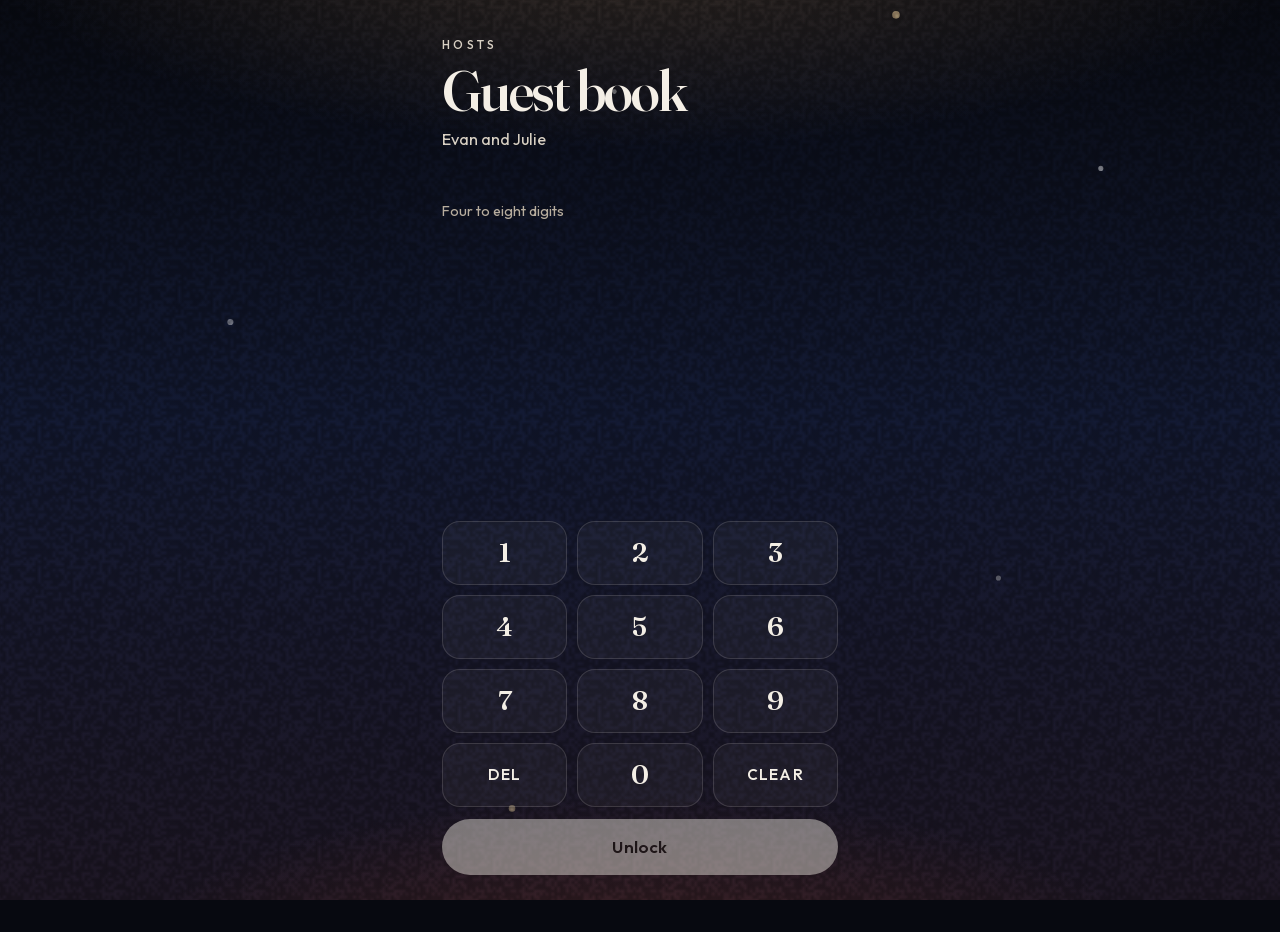
==== admin/index.html @ 4ff5bbaf "Add the Prothro movie night invite. Static RSVP and vote page for October 10, with sunset showtime, " ====
<!DOCTYPE html>
<html lang="en">
<head>
  <meta charset="utf-8">
  <meta name="viewport" content="width=device-width, initial-scale=1, viewport-fit=cover">
  <title>Guest book · Movie night</title>
  <meta name="robots" content="noindex, nofollow">
  <meta name="theme-color" content="#070910">
  <meta name="color-scheme" content="dark">
  <meta name="apple-mobile-web-app-capable" content="yes">
  <meta name="apple-mobile-web-app-status-bar-style" content="black-translucent">
  <link rel="icon" href="/favicon.svg" type="image/svg+xml">
  <link rel="apple-touch-icon" href="/apple-touch-icon.png">
  <link rel="stylesheet" href="/css/site.css">
  <style>html{background:#070910;color:#f4efe6}body{margin:0}</style>
  <script>
    try {
      if (sessionStorage.getItem("prothro-movie-admin-pin")) {
        document.documentElement.classList.add("has-pin");
      }
    } catch (e) {}
  </script>
</head>
<body class="admin">
  <div class="sky" aria-hidden="true">
    <svg class="stars" viewBox="0 0 100 100" preserveAspectRatio="xMidYMid slice">
      <circle cx="12" cy="14" r="0.4" fill="#fff" opacity="0.7"/>
      <circle cx="30" cy="8" r="0.22" fill="#fff" opacity="0.45"/>
      <circle cx="70" cy="16" r="0.3" fill="#f3d7a1" opacity="0.55"/>
      <circle cx="86" cy="28" r="0.2" fill="#fff" opacity="0.4"/>
      <circle cx="48" cy="22" r="0.18" fill="#fff" opacity="0.4"/>
      <circle cx="18" cy="40" r="0.24" fill="#fff" opacity="0.35"/>
      <circle cx="78" cy="60" r="0.2" fill="#fff" opacity="0.35"/>
      <circle cx="40" cy="78" r="0.26" fill="#f3d7a1" opacity="0.4"/>
    </svg>
    <div class="grain"></div>
  </div>
  <main class="wrap">
    <section class="pin-screen" id="pin-screen">
      <p class="eyebrow">Hosts</p>
      <h1>Guest book</h1>
      <p class="lede">Evan and Julie</p>
      <div class="pin-dots" id="pin-dots" aria-hidden="true"></div>
      <p class="pin-hint" id="pin-hint">Four to eight digits</p>
      <p class="sr-only" id="pin-live" aria-live="polite"></p>
      <div class="keypad-wrap">
        <div class="keypad" id="keypad" role="group" aria-label="PIN keypad">
          <button type="button" data-digit="1">1</button>
          <button type="button" data-digit="2">2</button>
          <button type="button" data-digit="3">3</button>
          <button type="button" data-digit="4">4</button>
          <button type="button" data-digit="5">5</button>
          <button type="button" data-digit="6">6</button>
          <button type="button" data-digit="7">7</button>
          <button type="button" data-digit="8">8</button>
          <button type="button" data-digit="9">9</button>
          <button type="button" class="del" id="pin-del" aria-label="Delete digit">Del</button>
          <button type="button" data-digit="0">0</button>
          <button type="button" class="del" id="pin-clear" aria-label="Clear PIN">Clear</button>
        </div>
        <button type="button" class="unlock" id="unlock" disabled>Unlock</button>
        <p class="pin-error" id="pin-error" role="alert"></p>
      </div>
    </section>

    <p id="opening" class="lede">Opening the book…</p>

    <section class="book" id="book" hidden>
      <div class="book-head">
        <div>
          <p class="eyebrow">Hosts</p>
          <h2>Guest book</h2>
        </div>
        <div class="book-actions">
          <button type="button" class="link" id="refresh">Refresh</button>
          <button type="button" class="link" id="lock">Lock</button>
        </div>
      </div>
      <p class="book-error" id="book-error" role="alert" hidden></p>
      <div class="stats" id="stats"></div>
      <div class="switches">
        <button type="button" class="toggle" id="toggle-rsvp" aria-pressed="true">
          <span><strong>RSVPs</strong><small id="rsvp-switch-label">Open</small></span>
          <span class="switch" aria-hidden="true"><i></i></span>
        </button>
        <button type="button" class="toggle" id="toggle-vote" aria-pressed="true">
          <span><strong>Voting</strong><small id="vote-switch-label">Open</small></span>
          <span class="switch" aria-hidden="true"><i></i></span>
        </button>
      </div>
      <p class="quiet" id="no-line" hidden></p>
      <div id="guest-list"></div>
    </section>
  </main>
  <script type="module" src="/js/admin.js"></script>
</body>
</html>
---- css/site.css ----
@font-face {
  font-family: "Fraunces";
  font-style: normal;
  font-weight: 500 700;
  font-display: swap;
  src: url("../fonts/fraunces.woff2") format("woff2");
}

@font-face {
  font-family: "Fraunces";
  font-style: italic;
  font-weight: 500 700;
  font-display: swap;
  src: url("../fonts/fraunces-italic.woff2") format("woff2");
}

@font-face {
  font-family: "Outfit";
  font-style: normal;
  font-weight: 380 650;
  font-display: swap;
  src: url("../fonts/outfit.woff2") format("woff2");
}

:root {
  --bg: #070910;
  --ink: #f4efe6;
  --ink-soft: #d8d0c3;
  --ink-faint: #b7ad9e;
  --line: rgba(244, 239, 230, 0.14);
  --line-strong: rgba(244, 239, 230, 0.32);
  --gold: #f0d7a4;
  --cream: #f4efe6;
  --danger: #ffb4a8;
  --serif: "Fraunces", "Iowan Old Style", Palatino, "Palatino Linotype", serif;
  --sans: "Outfit", "Avenir Next", "Segoe UI", sans-serif;
  --pad: 22px;
  --column: 440px;
  color-scheme: dark;
}

*,
*::before,
*::after {
  box-sizing: border-box;
}

[hidden] {
  display: none !important;
}

html {
  background: var(--bg);
}

html,
body {
  margin: 0;
  min-height: 100dvh;
}

body {
  font-family: var(--sans);
  font-weight: 420;
  font-size: 16px;
  line-height: 1.45;
  color: var(--ink);
  background: var(--bg);
  -webkit-font-smoothing: antialiased;
  text-rendering: optimizeLegibility;
}

button,
input,
textarea {
  font: inherit;
  color: inherit;
}

button {
  cursor: pointer;
  touch-action: manipulation;
}

img {
  max-width: 100%;
}

::selection {
  background: #e8b86a;
  color: #1a140e;
}

:focus {
  outline: none;
}

:focus-visible {
  outline: 2px solid var(--gold);
  outline-offset: 3px;
}

.sr-only {
  position: absolute;
  width: 1px;
  height: 1px;
  padding: 0;
  margin: -1px;
  overflow: hidden;
  clip: rect(0, 0, 0, 0);
  white-space: nowrap;
  border: 0;
}

.skip {
  position: absolute;
  left: 12px;
  top: calc(8px + env(safe-area-inset-top));
  transform: translateY(-160%);
  background: var(--cream);
  color: #1a140e;
  padding: 10px 14px;
  border-radius: 999px;
  z-index: 20;
  text-decoration: none;
  font-weight: 560;
}

.skip:focus {
  transform: none;
}

.sky {
  position: fixed;
  inset: 0;
  z-index: 0;
  pointer-events: none;
  background:
    radial-gradient(90% 42% at 50% -8%, rgba(255, 196, 130, 0.18), transparent 58%),
    radial-gradient(70% 36% at 50% 110%, rgba(92, 42, 32, 0.55), transparent 60%),
    linear-gradient(180deg, #070910 0%, #10162c 46%, #1a1420 100%);
}

.stars {
  position: absolute;
  inset: 0;
  width: 100%;
  height: 100%;
}

.grain {
  position: absolute;
  inset: 0;
  opacity: 0.18;
  background-image: url("../assets/noise.png");
  background-size: 140px 140px;
  mix-blend-mode: overlay;
}

.wrap {
  position: relative;
  z-index: 1;
  width: min(100%, var(--column));
  margin: 0 auto;
  padding:
    calc(14px + env(safe-area-inset-top))
    var(--pad)
    calc(28px + env(safe-area-inset-bottom));
}

.lantern {
  position: relative;
  height: 196px;
  margin: 6px 0 4px;
}

.beam {
  position: absolute;
  left: 50%;
  top: 28px;
  width: 150%;
  height: 168px;
  transform: translateX(-50%);
  background: linear-gradient(to bottom, rgba(255, 214, 164, 0.2), rgba(255, 214, 164, 0));
  clip-path: polygon(40% 0, 60% 0, 82% 100%, 18% 100%);
}

.screen-bezel {
  position: absolute;
  z-index: 1;
  left: 50%;
  top: 8px;
  transform: translateX(-50%);
  width: min(68vw, 268px);
  padding: 9px;
  border-radius: 22px;
  background: linear-gradient(180deg, #3a322a 0%, #16130f 55%, #0c0b09 100%);
  box-shadow:
    0 16px 40px rgba(0, 0, 0, 0.4),
    0 0 70px rgba(255, 196, 120, 0.18);
}

.screen {
  aspect-ratio: 16 / 9;
  border-radius: 12px;
  background:
    radial-gradient(80% 75% at 50% 42%, #fff8ee 0%, #ffd9a6 48%, #e2a25e 100%);
  box-shadow:
    inset 0 0 24px rgba(255, 255, 255, 0.35),
    0 0 22px rgba(255, 206, 140, 0.45);
}

.fly {
  position: absolute;
  left: var(--x);
  top: var(--y);
  width: 3px;
  height: 3px;
  border-radius: 50%;
  background: #f6e2bc;
  box-shadow: 0 0 8px 2px rgba(246, 226, 188, 0.75);
  opacity: 0.75;
}

.eyebrow {
  margin: 0;
  font-size: 0.75rem;
  font-weight: 520;
  letter-spacing: 0.28em;
  text-transform: uppercase;
  color: var(--ink-soft);
}

h1 {
  margin: 12px 0 0;
  font-family: var(--serif);
  font-weight: 560;
  font-size: clamp(4.15rem, 17.6vw, 5.15rem);
  line-height: 0.82;
  letter-spacing: -0.04em;
  font-variation-settings: "opsz" 144, "wght" 560;
  text-wrap: balance;
}

h1 em {
  display: block;
  margin-top: 0.02em;
  padding-left: 0.42em;
  font-style: italic;
  font-weight: 520;
  font-variation-settings: "opsz" 144, "wght" 520;
  color: #f6e2c4;
}

.date {
  margin: 22px 0 0;
  font-size: 1.125rem;
  font-weight: 450;
  color: var(--ink-soft);
}

.showtime {
  margin: 14px 0 0;
  font-family: var(--serif);
  font-weight: 560;
  font-size: 1.85rem;
  letter-spacing: -0.03em;
  line-height: 1.1;
  font-variation-settings: "opsz" 48, "wght" 560;
}

.showtime time {
  font-variant-numeric: tabular-nums;
}

.showtime-note {
  margin: 4px 0 0;
  color: var(--ink-faint);
  font-size: 0.95rem;
}

.bill {
  margin: 16px 0 0;
  max-width: 18em;
  font-family: var(--serif);
  font-weight: 520;
  font-size: 1.2rem;
  line-height: 1.25;
  letter-spacing: -0.02em;
  color: var(--ink-soft);
  font-variation-settings: "opsz" 36, "wght" 520;
  text-wrap: balance;
}

.bill span {
  font-style: italic;
  font-weight: 500;
  color: #f0d7a4;
  padding: 0 0.2em;
}

body.form-open .hero {
  min-height: calc(100dvh - 108px - 14px - env(safe-area-inset-top) - env(safe-area-inset-bottom));
  display: flex;
  flex-direction: column;
}

body.form-open .ticks {
  margin-top: clamp(22px, 5dvh, 56px);
}

.ticks {
  display: grid;
  grid-template-columns: repeat(4, 1fr);
  margin-top: 20px;
  min-height: 84px;
  border: 1px solid var(--line);
  border-radius: 18px;
  background: rgba(255, 246, 230, 0.035);
  overflow: hidden;
}

.tick {
  padding: 12px 0 11px;
  text-align: center;
}

.tick + .tick {
  box-shadow: inset 1px 0 0 var(--line);
}

.tick b {
  display: block;
  font-family: var(--serif);
  font-weight: 560;
  font-size: 1.7rem;
  font-variant-numeric: tabular-nums;
  letter-spacing: -0.03em;
  line-height: 1;
  font-variation-settings: "opsz" 48, "wght" 560;
}

.tick span {
  display: block;
  margin-top: 5px;
  font-size: 0.66rem;
  font-weight: 520;
  letter-spacing: 0.14em;
  text-transform: uppercase;
  color: var(--ink-faint);
}

.ticks.is-message {
  display: grid;
  place-items: center;
}

.ticks.is-message .tick {
  display: none;
}

.show-state {
  margin: 0;
  padding: 0 16px;
  font-family: var(--serif);
  font-size: 1.55rem;
  font-weight: 560;
  letter-spacing: -0.03em;
  font-variation-settings: "opsz" 48, "wght" 560;
  text-align: center;
}

.block {
  margin-top: 36px;
}

.block h2,
.confirm h2,
.book h2,
.pin-screen h1 {
  margin: 0;
  font-family: var(--serif);
  font-weight: 560;
  font-size: 2.15rem;
  line-height: 0.98;
  letter-spacing: -0.03em;
  font-variation-settings: "opsz" 96, "wght" 560;
  text-wrap: balance;
}

.lede {
  margin: 8px 0 0;
  color: var(--ink-soft);
  font-size: 1.02rem;
  line-height: 1.45;
}

.films,
.status-set {
  margin: 16px 0 0;
  padding: 0;
  border: 0;
  display: grid;
  gap: 10px;
}

.film {
  position: relative;
  display: block;
  min-height: 112px;
  padding: 16px 48px 16px 16px;
  border-radius: 20px;
  border: 1px solid var(--line);
  background: linear-gradient(180deg, rgba(255, 248, 236, 0.055), rgba(255, 248, 236, 0.02));
}

.film input {
  position: absolute;
  opacity: 0;
  width: 1px;
  height: 1px;
}

.film-kicker {
  display: block;
  font-size: 0.7rem;
  font-weight: 520;
  letter-spacing: 0.16em;
  text-transform: uppercase;
  color: var(--ink-faint);
}

.film-title {
  display: block;
  margin-top: 3px;
  max-width: 12em;
  font-family: var(--serif);
  font-weight: 560;
  font-size: 1.8rem;
  line-height: 1.02;
  letter-spacing: -0.03em;
  font-variation-settings: "opsz" 72, "wght" 560;
}

.mark {
  position: absolute;
  top: 16px;
  right: 16px;
  width: 22px;
  height: 22px;
  border-radius: 50%;
  border: 1.5px solid rgba(244, 239, 230, 0.38);
}

.film:has(input:checked) {
  border-color: rgba(240, 215, 164, 0.9);
  background: linear-gradient(180deg, rgba(240, 215, 164, 0.16), rgba(240, 215, 164, 0.05));
}

.film:has(input:checked) .mark {
  border-color: #1a140e;
  background:
    radial-gradient(circle at 50% 50%, #1a140e 0 3px, transparent 3.5px),
    #f4efe6;
}

.film:has(input:focus-visible) {
  outline: 2px solid var(--gold);
  outline-offset: 3px;
}

.dots {
  display: flex;
  gap: 6px;
  margin-top: 14px;
}

.dots i {
  width: 9px;
  height: 9px;
  border-radius: 50%;
  display: block;
}

.dots i:nth-child(1) { background: #f2c14e; }
.dots i:nth-child(2) { background: #6aa6e0; }
.dots i:nth-child(3) { background: #e07a6a; }
.dots i:nth-child(4) { background: #7dba7a; }
.dots i:nth-child(5) { background: #b497d6; }

.horizon {
  position: relative;
  display: block;
  height: 22px;
  margin-top: 14px;
}

.horizon::before {
  content: "";
  position: absolute;
  left: 0;
  right: 22px;
  top: 12px;
  height: 1px;
  background: rgba(240, 215, 164, 0.85);
}

.horizon::after {
  content: "";
  position: absolute;
  right: 0;
  top: 4px;
  width: 10px;
  height: 10px;
  border-radius: 50%;
  background: #f0d7a4;
}

.films.is-off {
  opacity: 0.38;
}

.films.is-off .film {
  pointer-events: none;
}

.hint,
.banner {
  margin: 12px 0 0;
  color: var(--ink-soft);
  font-size: 0.95rem;
}

body.form-open .wrap {
  padding-bottom: calc(128px + env(safe-area-inset-bottom));
}

.stack {
  display: grid;
  gap: 16px;
  margin-top: 16px;
}

.field label,
.status-set legend,
.label-row {
  display: block;
  margin-bottom: 8px;
  padding: 0;
  font-size: 0.95rem;
  font-weight: 500;
  color: var(--ink-soft);
}

#name,
#note {
  scroll-margin-top: 24px;
  scroll-margin-bottom: 140px;
}

.field input,
.field textarea {
  width: 100%;
  appearance: none;
  font-size: 16px;
  line-height: 1.35;
  min-height: 52px;
  padding: 14px 14px;
  border-radius: 14px;
  border: 1px solid var(--line);
  background: rgba(255, 248, 236, 0.045);
  caret-color: var(--gold);
}

.field textarea {
  min-height: 88px;
  resize: vertical;
}

.field input::placeholder,
.field textarea::placeholder {
  color: #b3a898;
}

.field input[aria-invalid="true"],
.field textarea[aria-invalid="true"],
.segment.is-invalid {
  border-color: var(--danger);
}

.stepper {
  display: grid;
  grid-template-columns: 52px 1fr 52px;
  gap: 8px;
  align-items: center;
}

.stepper button {
  height: 52px;
  border-radius: 14px;
  border: 1px solid var(--line);
  background: rgba(255, 248, 236, 0.04);
  font-size: 1.5rem;
  line-height: 1;
}

.stepper button:disabled {
  opacity: 0.35;
}

.stepper-value {
  text-align: center;
  font-variant-numeric: tabular-nums;
  font-weight: 520;
}

.segment {
  display: grid;
  grid-template-columns: repeat(3, 1fr);
  gap: 8px;
}

.segment label {
  position: relative;
  display: grid;
  place-items: center;
  min-height: 52px;
  margin: 0;
  border-radius: 14px;
  border: 1px solid var(--line);
  background: rgba(255, 248, 236, 0.04);
  font-weight: 520;
  color: var(--ink);
}

.segment input {
  position: absolute;
  opacity: 0;
  width: 1px;
  height: 1px;
}

.segment label:has(input:checked) {
  background: var(--cream);
  color: #1a140e;
  border-color: var(--cream);
}

.segment label:has(input:focus-visible) {
  outline: 2px solid var(--gold);
  outline-offset: 3px;
}

.hp {
  position: absolute;
  left: -9999px;
  width: 1px;
  height: 1px;
  overflow: hidden;
}

.dock {
  position: fixed;
  z-index: 5;
  left: 50%;
  bottom: 0;
  transform: translateX(-50%);
  width: min(100%, var(--column));
  padding: 18px var(--pad) calc(12px + env(safe-area-inset-bottom));
  background: linear-gradient(to top, rgba(7, 9, 16, 0.98) 62%, rgba(7, 9, 16, 0));
}

.primary,
.ghost,
.unlock {
  width: 100%;
  min-height: 56px;
  border-radius: 999px;
  font-size: 1.05rem;
  font-weight: 580;
  letter-spacing: 0.01em;
}

.primary,
.unlock {
  border: 0;
  background: var(--cream);
  color: #1a140e;
}

.ghost {
  margin-top: 8px;
  border: 1px solid var(--line-strong);
  background: transparent;
  color: var(--ink);
}

.primary:disabled,
.unlock:disabled {
  opacity: 0.45;
}

.primary:active:not(:disabled),
.unlock:active:not(:disabled),
.ghost:active {
  transform: scale(0.985);
}

.error {
  margin: 0 0 10px;
  color: var(--danger);
  font-size: 0.95rem;
  line-height: 1.35;
}

.confirm {
  margin-top: 28px;
}

.confirm h2:focus {
  outline: none;
}

.confirm-vote {
  margin: 10px 0 0;
  font-family: var(--serif);
  font-size: 1.45rem;
  font-weight: 560;
  letter-spacing: -0.03em;
  font-variation-settings: "opsz" 48, "wght" 560;
}

.confirm-note {
  margin: 8px 0 0;
  color: var(--ink-soft);
}

.standings {
  margin-top: 26px;
}

.standings h3 {
  margin: 0;
  font-family: var(--serif);
  font-size: 1.55rem;
  font-weight: 560;
  letter-spacing: -0.03em;
  font-variation-settings: "opsz" 48, "wght" 560;
}

.meter {
  margin-top: 14px;
}

.meter-top {
  display: flex;
  align-items: baseline;
  justify-content: space-between;
  gap: 12px;
  font-size: 0.98rem;
}

.meter-top b {
  font-variant-numeric: tabular-nums;
  font-weight: 560;
}

.you {
  margin-left: 8px;
  padding: 2px 7px;
  border-radius: 999px;
  background: var(--cream);
  color: #1a140e;
  font-size: 0.66rem;
  font-weight: 620;
  letter-spacing: 0.12em;
  text-transform: uppercase;
  vertical-align: 2px;
}

.track {
  margin-top: 6px;
  height: 8px;
  border-radius: 999px;
  background: rgba(244, 239, 230, 0.1);
  overflow: hidden;
}

.track span {
  display: block;
  height: 100%;
  width: 0;
  border-radius: inherit;
  background: linear-gradient(90deg, #e8b86a, #f6e7c8);
}

.headcount {
  margin: 14px 0 0;
  color: var(--ink-faint);
  font-size: 0.92rem;
}

.colophon {
  margin-top: 36px;
  color: var(--ink-faint);
  font-size: 0.85rem;
}

.colophon p {
  margin: 0;
}

#resume,
#opening {
  display: none;
  margin-top: 28px;
}

html.has-token #films-block,
html.has-token #rsvp-block,
html.has-pin #pin-screen {
  display: none;
}

html.has-token #resume,
html.has-pin #opening {
  display: block;
}

body[data-vote="inside_out"] .screen {
  background:
    radial-gradient(42% 55% at 18% 72%, rgba(106, 166, 224, 0.55), transparent 70%),
    radial-gradient(36% 50% at 82% 28%, rgba(224, 122, 106, 0.4), transparent 72%),
    radial-gradient(80% 80% at 50% 46%, #fff8ee 0%, #ffd7a0 62%);
}

body[data-vote="top_gun"] .screen {
  background: radial-gradient(80% 80% at 50% 40%, #fff6e8 0%, #f0c27a 50%, #c4843a 100%);
}

body.is-set .screen {
  box-shadow:
    inset 0 0 28px rgba(255, 255, 255, 0.55),
    0 0 36px rgba(255, 214, 160, 0.7);
}

@media (prefers-reduced-motion: no-preference) {
  .screen {
    transition: background 420ms ease, box-shadow 420ms ease;
  }

  .fly {
    animation: drift var(--t) ease-in-out var(--delay) infinite;
  }

  .track span {
    transition: width 700ms cubic-bezier(0.2, 0.7, 0.2, 1);
  }

  html {
    scroll-behavior: smooth;
  }
}

@keyframes drift {
  0%,
  100% {
    transform: translate3d(0, 0, 0);
    opacity: 0.25;
  }
  50% {
    transform: translate3d(10px, -14px, 0);
    opacity: 0.9;
  }
}

@media (min-width: 760px) {
  body.form-open .hero {
    min-height: 0;
    display: block;
  }

  .wrap {
    padding-top: calc(36px + env(safe-area-inset-top));
  }

  .lantern {
    height: 220px;
  }

  .screen-bezel {
    width: 300px;
  }
}

/* Admin ------------------------------------------------------------------- */

body.admin .wrap {
  padding-bottom: calc(24px + env(safe-area-inset-bottom));
}

.pin-screen {
  min-height: calc(100dvh - env(safe-area-inset-top) - env(safe-area-inset-bottom) - 28px);
  display: flex;
  flex-direction: column;
}

.pin-screen h1 {
  margin-top: 10px;
  font-size: clamp(3rem, 12vw, 3.6rem);
}

.pin-screen .lede {
  margin-top: 8px;
}

.pin-dots {
  display: flex;
  gap: 10px;
  min-height: 18px;
  margin-top: 22px;
}

.pin-dots i {
  width: 12px;
  height: 12px;
  border-radius: 50%;
  background: var(--cream);
}

.pin-hint {
  margin: 10px 0 0;
  color: var(--ink-faint);
  font-size: 0.9rem;
}

.keypad-wrap {
  margin-top: auto;
  padding-top: 24px;
}

.keypad {
  display: grid;
  grid-template-columns: repeat(3, 1fr);
  gap: 10px;
}

.keypad button {
  min-height: 64px;
  border-radius: 18px;
  border: 1px solid var(--line);
  background: rgba(255, 248, 236, 0.04);
  font-family: var(--serif);
  font-size: 1.7rem;
  font-weight: 560;
  font-variation-settings: "opsz" 48, "wght" 560;
}

.keypad button.del {
  font-family: var(--sans);
  font-size: 0.95rem;
  letter-spacing: 0.08em;
  text-transform: uppercase;
}

.keypad button:active {
  background: var(--cream);
  color: #1a140e;
}

.unlock {
  margin-top: 12px;
}

.pin-error {
  min-height: 1.3em;
  margin: 12px 0 0;
  color: var(--danger);
}

.pin-dots.is-wrong {
  animation: shake 320ms ease;
}

@keyframes shake {
  25% { transform: translateX(-5px); }
  75% { transform: translateX(5px); }
}

.book-head {
  display: flex;
  align-items: flex-end;
  justify-content: space-between;
  gap: 12px;
}

.book-actions {
  display: flex;
  gap: 8px;
}

.link {
  min-height: 44px;
  padding: 8px 4px;
  border: 0;
  background: none;
  color: var(--ink-soft);
  font-weight: 520;
}

.link.danger,
.danger {
  color: var(--danger);
}

.stats {
  display: grid;
  grid-template-columns: 1fr 1fr;
  gap: 10px;
  margin-top: 18px;
}

.stat {
  padding: 12px 14px 13px;
  border-radius: 16px;
  border: 1px solid var(--line);
  background: rgba(255, 248, 236, 0.035);
}

.stat b {
  display: block;
  font-family: var(--serif);
  font-weight: 560;
  font-size: 1.9rem;
  letter-spacing: -0.03em;
  font-variant-numeric: tabular-nums;
  line-height: 1;
  font-variation-settings: "opsz" 48, "wght" 560;
}

.stat span {
  display: block;
  margin-top: 6px;
  color: var(--ink-faint);
  font-size: 0.72rem;
  font-weight: 520;
  letter-spacing: 0.12em;
  text-transform: uppercase;
}

.switches {
  display: grid;
  gap: 10px;
  margin-top: 14px;
}

.toggle {
  width: 100%;
  min-height: 60px;
  display: flex;
  align-items: center;
  justify-content: space-between;
  gap: 12px;
  padding: 10px 14px;
  border-radius: 16px;
  border: 1px solid var(--line);
  background: transparent;
  text-align: left;
}

.toggle strong {
  display: block;
  font-weight: 560;
}

.toggle small {
  display: block;
  margin-top: 2px;
  color: var(--ink-faint);
}

.switch {
  flex: 0 0 auto;
  width: 48px;
  height: 28px;
  border-radius: 999px;
  background: rgba(255, 255, 255, 0.14);
  position: relative;
}

.switch i {
  position: absolute;
  top: 3px;
  left: 3px;
  width: 22px;
  height: 22px;
  border-radius: 50%;
  background: var(--cream);
}

.toggle[aria-pressed="true"] .switch {
  background: var(--cream);
}

.toggle[aria-pressed="true"] .switch i {
  transform: translateX(20px);
  background: #1a140e;
}

.quiet {
  margin: 14px 0 0;
  color: var(--ink-faint);
  font-size: 0.9rem;
}

.guest {
  padding: 16px 0;
  border-top: 1px solid var(--line);
}

.guest:first-child {
  border-top: 0;
}

.guest-top {
  display: flex;
  justify-content: space-between;
  gap: 12px;
  align-items: baseline;
}

.guest h3 {
  margin: 0;
  font-family: var(--serif);
  font-size: 1.45rem;
  font-weight: 560;
  letter-spacing: -0.03em;
  line-height: 1.1;
  font-variation-settings: "opsz" 48, "wght" 560;
  overflow-wrap: anywhere;
}

.guest .count {
  margin: 0;
  color: var(--ink-soft);
  white-space: nowrap;
}

.guest .meta,
.guest .when,
.guest .note {
  margin: 4px 0 0;
}

.guest .meta {
  color: var(--ink-soft);
}

.guest .note {
  color: var(--ink);
  overflow-wrap: anywhere;
  white-space: pre-wrap;
}

.guest .when {
  color: var(--ink-faint);
  font-size: 0.85rem;
}

.row-actions {
  display: flex;
  gap: 16px;
  margin-top: 4px;
}

.book-error {
  margin: 12px 0 0;
  color: var(--danger);
}

#guest-list {
  margin-top: 8px;
}

@media (prefers-reduced-motion: reduce) {
  *,
  *::before,
  *::after {
    animation: none !important;
    transition: none !important;
    scroll-behavior: auto !important;
  }
}

@media (forced-colors: active) {
  .film,
  .ticks,
  .segment label,
  .field input,
  .field textarea,
  .primary,
  .toggle,
  .stat,
  .keypad button {
    border: 1px solid ButtonText;
  }
}
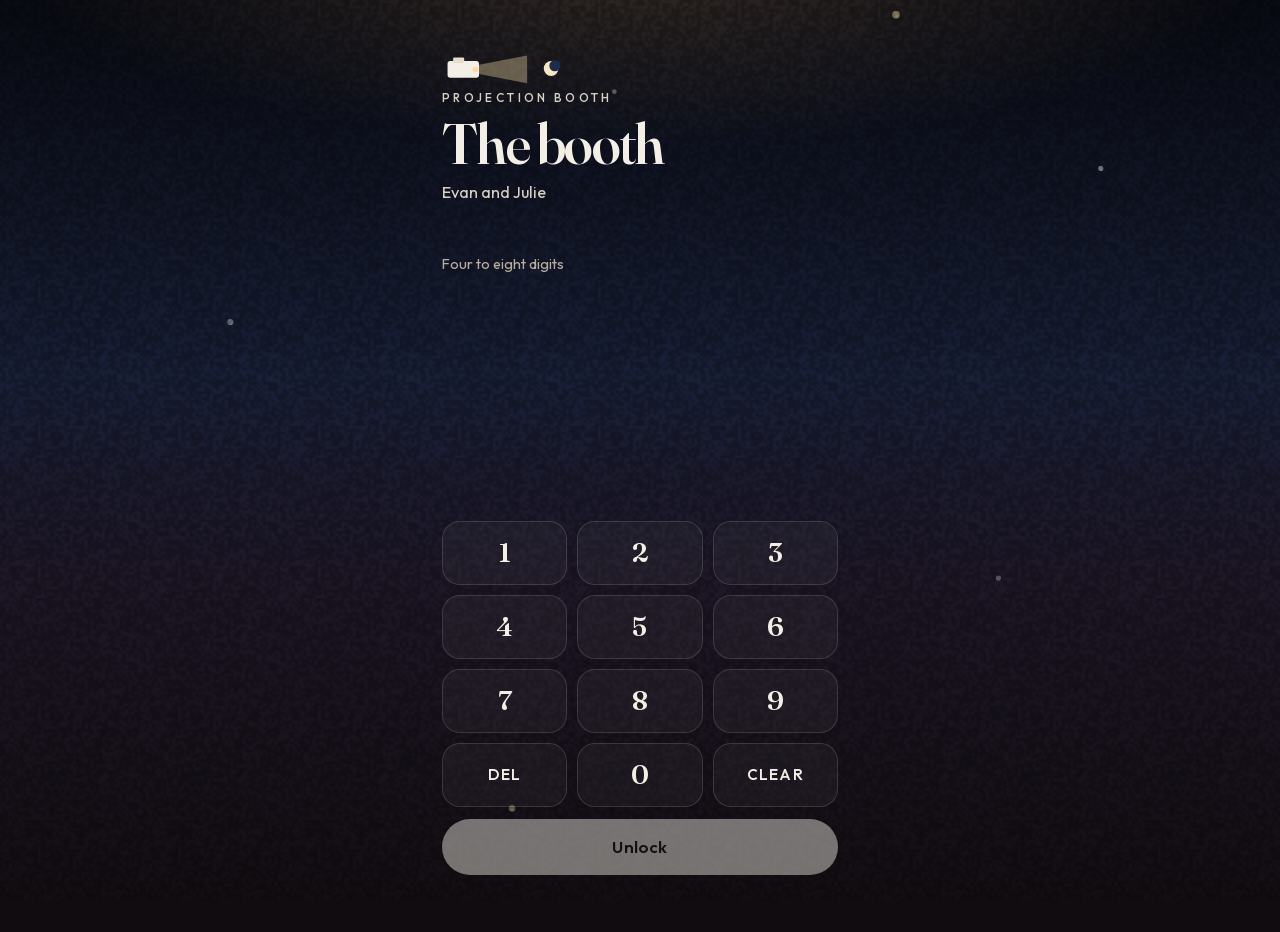
==== commit 79cf2b9f: "Make the invite a night pasture, with Bullard directions. The hero is an inflatable screen in a fiel" ====
--- a/admin/index.html
+++ b/admin/index.html
@@ -5,14 +5,14 @@
   <meta name="viewport" content="width=device-width, initial-scale=1, viewport-fit=cover">
   <title>Guest book · Movie night</title>
   <meta name="robots" content="noindex, nofollow">
-  <meta name="theme-color" content="#070910">
+  <meta name="theme-color" content="#1b2c4e">
   <meta name="color-scheme" content="dark">
   <meta name="apple-mobile-web-app-capable" content="yes">
   <meta name="apple-mobile-web-app-status-bar-style" content="black-translucent">
   <link rel="icon" href="/favicon.svg" type="image/svg+xml">
   <link rel="apple-touch-icon" href="/apple-touch-icon.png">
   <link rel="stylesheet" href="/css/site.css">
-  <style>html{background:#070910;color:#f4efe6}body{margin:0}</style>
+  <style>html{background:#1b2c4e;color:#f4efe6}body{margin:0}</style>
   <script>
     try {
       if (sessionStorage.getItem("prothro-movie-admin-pin")) {
@@ -37,8 +37,18 @@
   </div>
   <main class="wrap">
     <section class="pin-screen" id="pin-screen">
-      <p class="eyebrow">Hosts</p>
-      <h1>Guest book</h1>
+      <div class="booth" aria-hidden="true">
+        <svg viewBox="0 0 160 40">
+          <rect x="6" y="12" width="34" height="18" rx="3" fill="#f4efe6"/>
+          <rect x="12" y="8" width="12" height="6" rx="1.5" fill="#e7dccb"/>
+          <circle cx="36" cy="21" r="3" fill="#ffd7a0"/>
+          <polygon points="40,16 92,6 92,36 40,26" fill="#f0d7a4" opacity="0.38"/>
+          <circle cx="118" cy="20" r="8" fill="#f6e7c4"/>
+          <circle cx="122" cy="17" r="6" fill="#1b2c4e"/>
+        </svg>
+      </div>
+      <p class="eyebrow">Projection booth</p>
+      <h1>The booth</h1>
       <p class="lede">Evan and Julie</p>
       <div class="pin-dots" id="pin-dots" aria-hidden="true"></div>
       <p class="pin-hint" id="pin-hint">Four to eight digits</p>
@@ -63,13 +73,13 @@
       </div>
     </section>
 
-    <p id="opening" class="lede">Opening the book…</p>
+    <p id="opening" class="lede">Warming up the lamp…</p>
 
     <section class="book" id="book" hidden>
       <div class="book-head">
         <div>
-          <p class="eyebrow">Hosts</p>
-          <h2>Guest book</h2>
+          <p class="eyebrow">Projection booth</p>
+          <h2>The booth</h2>
         </div>
         <div class="book-actions">
           <button type="button" class="link" id="refresh">Refresh</button>
--- a/css/site.css
+++ b/css/site.css
@@ -23,7 +23,7 @@
 }
 
 :root {
-  --bg: #070910;
+  --bg: #1b2c4e;
   --ink: #f4efe6;
   --ink-soft: #d8d0c3;
   --ink-faint: #b7ad9e;
@@ -31,11 +31,19 @@
   --line-strong: rgba(244, 239, 230, 0.32);
   --gold: #f0d7a4;
   --cream: #f4efe6;
+  --paper: #f4ead7;
+  --ink-dark: #24180f;
   --danger: #ffb4a8;
   --serif: "Fraunces", "Iowan Old Style", Palatino, "Palatino Linotype", serif;
   --sans: "Outfit", "Avenir Next", "Segoe UI", sans-serif;
   --pad: 22px;
   --column: 440px;
+  --sky-top: #1b2c4e;
+  --sky-mid: #c46b62;
+  --sky-horizon: #e7a06a;
+  --sky-ground: #2c1814;
+  --sky-glow: 0.5;
+  --parallax: 0;
   color-scheme: dark;
 }
 
@@ -50,7 +58,7 @@
 }
 
 html {
-  background: var(--bg);
+  background: var(--sky-top);
 }
 
 html,
@@ -65,7 +73,7 @@
   font-size: 16px;
   line-height: 1.45;
   color: var(--ink);
-  background: var(--bg);
+  background: var(--sky-ground);
   -webkit-font-smoothing: antialiased;
   text-rendering: optimizeLegibility;
 }
@@ -136,9 +144,14 @@
   z-index: 0;
   pointer-events: none;
   background:
-    radial-gradient(90% 42% at 50% -8%, rgba(255, 196, 130, 0.18), transparent 58%),
-    radial-gradient(70% 36% at 50% 110%, rgba(92, 42, 32, 0.55), transparent 60%),
-    linear-gradient(180deg, #070910 0%, #10162c 46%, #1a1420 100%);
+    radial-gradient(80% 36% at 50% -6%, rgba(255, 186, 120, var(--sky-glow)), transparent 62%),
+    linear-gradient(
+      180deg,
+      var(--sky-top) 0%,
+      var(--sky-mid) 42%,
+      var(--sky-horizon) 64%,
+      var(--sky-ground) 100%
+    );
 }
 
 .stars {
@@ -146,6 +159,7 @@
   inset: 0;
   width: 100%;
   height: 100%;
+  opacity: 0.28;
 }
 
 .grain {
@@ -168,58 +182,125 @@
     calc(28px + env(safe-area-inset-bottom));
 }
 
-.lantern {
+.pasture {
+  display: flex;
+  flex-direction: column;
+  min-height: 0;
+}
+
+.sky-room {
+  flex: 1 1 auto;
+  min-height: 0;
+}
+
+.scene-frame {
   position: relative;
-  height: 196px;
-  margin: 6px 0 4px;
-}
-
-.beam {
+  flex: 0 0 auto;
+}
+
+.scene {
+  display: block;
+  width: 100%;
+  height: auto;
+}
+
+.hill-far { fill: #2a160f; }
+.hill-near { fill: #140e0c; }
+
+.layer-far,
+.layer-near {
+  transform-box: fill-box;
+}
+
+.screen-credits {
+  position: absolute;
+  left: 37.2%;
+  top: 33%;
+  width: 25.6%;
+  height: 19%;
+  display: flex;
+  flex-direction: column;
+  align-items: center;
+  justify-content: center;
+  text-align: center;
+  color: #3a2412;
+  pointer-events: none;
+  opacity: 0;
+  z-index: 2;
+  padding: 0 1px;
+}
+
+.credits-on .screen-credits {
+  opacity: 1;
+}
+
+.screen-kicker,
+.screen-line {
+  margin: 0;
+  max-width: 100%;
+  font-family: var(--serif);
+  font-variation-settings: "opsz" 36, "wght" 560;
+}
+
+.screen-kicker {
+  font-style: italic;
+  font-weight: 560;
+  font-size: clamp(10px, 2.8vw, 13px);
+  letter-spacing: 0.02em;
+  line-height: 1;
+}
+
+.screen-line {
+  margin-top: 1px;
+  font-weight: 600;
+  font-size: clamp(13px, 3.6vw, 17px);
+  line-height: 1.05;
+  letter-spacing: -0.03em;
+  overflow: hidden;
+  display: -webkit-box;
+  -webkit-line-clamp: 2;
+  -webkit-box-orient: vertical;
+}
+
+.burst {
   position: absolute;
   left: 50%;
-  top: 28px;
-  width: 150%;
-  height: 168px;
-  transform: translateX(-50%);
-  background: linear-gradient(to bottom, rgba(255, 214, 164, 0.2), rgba(255, 214, 164, 0));
-  clip-path: polygon(40% 0, 60% 0, 82% 100%, 18% 100%);
-}
-
-.screen-bezel {
-  position: absolute;
-  z-index: 1;
-  left: 50%;
-  top: 8px;
-  transform: translateX(-50%);
-  width: min(68vw, 268px);
-  padding: 9px;
-  border-radius: 22px;
-  background: linear-gradient(180deg, #3a322a 0%, #16130f 55%, #0c0b09 100%);
-  box-shadow:
-    0 16px 40px rgba(0, 0, 0, 0.4),
-    0 0 70px rgba(255, 196, 120, 0.18);
-}
-
-.screen {
-  aspect-ratio: 16 / 9;
-  border-radius: 12px;
-  background:
-    radial-gradient(80% 75% at 50% 42%, #fff8ee 0%, #ffd9a6 48%, #e2a25e 100%);
-  box-shadow:
-    inset 0 0 24px rgba(255, 255, 255, 0.35),
-    0 0 22px rgba(255, 206, 140, 0.45);
+  top: 40%;
+  width: 0;
+  height: 0;
+  z-index: 3;
+  pointer-events: none;
+}
+
+.burst i {
+  position: absolute;
+  left: 0;
+  top: 0;
+  width: 7px;
+  height: 7px;
+  margin: -3px;
+  border-radius: 50%;
+  background: var(--c, #f2c14e);
+  box-shadow: 0 0 8px var(--c, #f2c14e);
 }
 
 .fly {
   position: absolute;
   left: var(--x);
   top: var(--y);
+  width: 4px;
+  height: 4px;
+  border-radius: 50%;
+  background: #f6e7a8;
+  box-shadow: 0 0 8px 2px rgba(246, 220, 120, 0.85);
+  opacity: 0.8;
+  z-index: 2;
+}
+
+.fly-dim {
   width: 3px;
   height: 3px;
-  border-radius: 50%;
-  background: #f6e2bc;
-  box-shadow: 0 0 8px 2px rgba(246, 226, 188, 0.75);
-  opacity: 0.75;
+  opacity: 0.45;
 }
 
 .eyebrow {
@@ -232,10 +313,10 @@
 }
 
 h1 {
-  margin: 12px 0 0;
+  margin: 8px 0 0;
   font-family: var(--serif);
   font-weight: 560;
-  font-size: clamp(4.15rem, 17.6vw, 5.15rem);
+  font-size: clamp(3.2rem, 14vw, 4.35rem);
   line-height: 0.82;
   letter-spacing: -0.04em;
   font-variation-settings: "opsz" 144, "wght" 560;
@@ -252,15 +333,66 @@
   color: #f6e2c4;
 }
 
+.hero-copy {
+  position: relative;
+  z-index: 2;
+  margin-top: -6px;
+}
+
+.route {
+  margin-top: 8px;
+}
+
+.route-go {
+  display: inline-flex;
+  align-items: center;
+  gap: 8px;
+  min-height: 44px;
+  color: inherit;
+  text-decoration: none;
+  font-weight: 580;
+}
+
+.route-pin {
+  width: 22px;
+  height: 22px;
+  flex: 0 0 auto;
+  color: #f0d7a4;
+}
+
+.address {
+  margin: -2px 0 0;
+  color: var(--ink-soft);
+  font-size: 0.95rem;
+  line-height: 1.3;
+  user-select: text;
+  -webkit-user-select: text;
+  cursor: pointer;
+}
+
+.route-alt {
+  display: inline-flex;
+  align-items: center;
+  min-height: 32px;
+  color: #f0d7a4;
+  font-size: 0.9rem;
+  font-weight: 520;
+  text-decoration: none;
+}
+
+.confirm .route {
+  margin-top: 18px;
+}
+
 .date {
-  margin: 22px 0 0;
+  margin: 8px 0 0;
   font-size: 1.125rem;
   font-weight: 450;
   color: var(--ink-soft);
 }
 
 .showtime {
-  margin: 14px 0 0;
+  margin: 8px 0 0;
   font-family: var(--serif);
   font-weight: 560;
   font-size: 1.85rem;
@@ -280,7 +412,7 @@
 }
 
 .bill {
-  margin: 16px 0 0;
+  margin: 8px 0 0;
   max-width: 18em;
   font-family: var(--serif);
   font-weight: 520;
@@ -300,23 +432,25 @@
 }
 
 body.form-open .hero {
-  min-height: calc(100dvh - 108px - 14px - env(safe-area-inset-top) - env(safe-area-inset-bottom));
+  min-height: calc(100dvh - env(safe-area-inset-top));
   display: flex;
   flex-direction: column;
-}
-
-body.form-open .ticks {
-  margin-top: clamp(22px, 5dvh, 56px);
+  padding-bottom: calc(132px + env(safe-area-inset-bottom));
+}
+
+body.form-open .pasture {
+  flex: 1 1 auto;
 }
 
 .ticks {
   display: grid;
   grid-template-columns: repeat(4, 1fr);
-  margin-top: 20px;
-  min-height: 84px;
-  border: 1px solid var(--line);
-  border-radius: 18px;
-  background: rgba(255, 246, 230, 0.035);
+  margin-top: 12px;
+  min-height: 78px;
+  border-radius: 16px;
+  background: var(--paper);
+  color: var(--ink-dark);
+  box-shadow: 0 12px 28px rgba(20, 10, 6, 0.28);
   overflow: hidden;
 }
 
@@ -326,7 +460,7 @@
 }
 
 .tick + .tick {
-  box-shadow: inset 1px 0 0 var(--line);
+  box-shadow: inset 1px 0 0 rgba(36, 24, 15, 0.12);
 }
 
 .tick b {
@@ -344,10 +478,10 @@
   display: block;
   margin-top: 5px;
   font-size: 0.66rem;
-  font-weight: 520;
+  font-weight: 560;
   letter-spacing: 0.14em;
   text-transform: uppercase;
-  color: var(--ink-faint);
+  color: #6d5844;
 }
 
 .ticks.is-message {
@@ -401,126 +535,132 @@
   padding: 0;
   border: 0;
   display: grid;
-  gap: 10px;
-}
-
-.film {
+  gap: 12px;
+}
+
+.ticket {
+  --tilt: -0.7deg;
   position: relative;
-  display: block;
-  min-height: 112px;
-  padding: 16px 48px 16px 16px;
-  border-radius: 20px;
-  border: 1px solid var(--line);
-  background: linear-gradient(180deg, rgba(255, 248, 236, 0.055), rgba(255, 248, 236, 0.02));
-}
-
-.film input {
+  display: grid;
+  grid-template-columns: 1fr auto;
+  align-items: center;
+  gap: 8px;
+  min-height: 118px;
+  padding: 14px 14px 14px 26px;
+  border-radius: 16px;
+  color: var(--ink-dark);
+  background: radial-gradient(circle at 0 12px, transparent 7px, var(--paper) 7.5px) 0 0 / 100% 22px;
+  box-shadow: 0 14px 28px rgba(20, 10, 6, 0.28);
+  transform: rotate(var(--tilt));
+  cursor: pointer;
+}
+
+.ticket-mav {
+  --tilt: 0.8deg;
+}
+
+.ticket::before {
+  content: "";
+  position: absolute;
+  left: 16px;
+  top: 12px;
+  bottom: 12px;
+  border-left: 1.5px dashed rgba(36, 24, 15, 0.28);
+}
+
+.ticket input {
   position: absolute;
   opacity: 0;
   width: 1px;
   height: 1px;
 }
 
+.ticket-copy {
+  display: block;
+  min-width: 0;
+  padding-right: 4px;
+}
+
 .film-kicker {
   display: block;
-  font-size: 0.7rem;
-  font-weight: 520;
+  font-size: 0.68rem;
+  font-weight: 620;
   letter-spacing: 0.16em;
   text-transform: uppercase;
-  color: var(--ink-faint);
+  color: #8a6d52;
 }
 
 .film-title {
   display: block;
-  margin-top: 3px;
-  max-width: 12em;
+  margin-top: 2px;
+  max-width: 9.2em;
   font-family: var(--serif);
   font-weight: 560;
-  font-size: 1.8rem;
+  font-size: 1.72rem;
   line-height: 1.02;
   letter-spacing: -0.03em;
   font-variation-settings: "opsz" 72, "wght" 560;
 }
 
-.mark {
-  position: absolute;
-  top: 16px;
-  right: 16px;
-  width: 22px;
-  height: 22px;
+.motif {
+  display: block;
+  width: 132px;
+  height: 32px;
+  margin-top: 8px;
+}
+
+.stamp {
+  width: 62px;
+  height: 62px;
+  margin-right: 2px;
+  border: 2px solid #c44732;
   border-radius: 50%;
-  border: 1.5px solid rgba(244, 239, 230, 0.38);
-}
-
-.film:has(input:checked) {
-  border-color: rgba(240, 215, 164, 0.9);
-  background: linear-gradient(180deg, rgba(240, 215, 164, 0.16), rgba(240, 215, 164, 0.05));
-}
-
-.film:has(input:checked) .mark {
-  border-color: #1a140e;
-  background:
-    radial-gradient(circle at 50% 50%, #1a140e 0 3px, transparent 3.5px),
-    #f4efe6;
-}
-
-.film:has(input:focus-visible) {
+  color: #c44732;
+  display: grid;
+  place-items: center;
+  align-content: center;
+  text-align: center;
+  text-transform: uppercase;
+  letter-spacing: 0.14em;
+  font-size: 0.58rem;
+  font-weight: 700;
+  line-height: 1.05;
+  transform: rotate(-14deg) scale(1.35);
+  opacity: 0;
+}
+
+.stamp b {
+  display: block;
+  font-family: var(--serif);
+  font-size: 1.15rem;
+  font-weight: 640;
+  letter-spacing: -0.03em;
+  font-variant-numeric: tabular-nums;
+  font-variation-settings: "opsz" 48, "wght" 640;
+}
+
+.ticket:has(input:checked) {
+  background: radial-gradient(circle at 0 12px, transparent 7px, #fff6e8 7.5px) 0 0 / 100% 22px;
+  box-shadow:
+    0 16px 30px rgba(20, 10, 6, 0.34),
+    inset 0 0 0 1.5px rgba(196, 71, 50, 0.45);
+}
+
+.ticket:has(input:checked) .stamp {
+  opacity: 1;
+  transform: rotate(-8deg) scale(1);
+}
+
+.ticket:has(input:focus-visible) {
   outline: 2px solid var(--gold);
   outline-offset: 3px;
 }
 
-.dots {
-  display: flex;
-  gap: 6px;
-  margin-top: 14px;
-}
-
-.dots i {
-  width: 9px;
-  height: 9px;
-  border-radius: 50%;
-  display: block;
-}
-
-.dots i:nth-child(1) { background: #f2c14e; }
-.dots i:nth-child(2) { background: #6aa6e0; }
-.dots i:nth-child(3) { background: #e07a6a; }
-.dots i:nth-child(4) { background: #7dba7a; }
-.dots i:nth-child(5) { background: #b497d6; }
-
-.horizon {
-  position: relative;
-  display: block;
-  height: 22px;
-  margin-top: 14px;
-}
-
-.horizon::before {
-  content: "";
-  position: absolute;
-  left: 0;
-  right: 22px;
-  top: 12px;
-  height: 1px;
-  background: rgba(240, 215, 164, 0.85);
-}
-
-.horizon::after {
-  content: "";
-  position: absolute;
-  right: 0;
-  top: 4px;
-  width: 10px;
-  height: 10px;
-  border-radius: 50%;
-  background: #f0d7a4;
-}
-
 .films.is-off {
-  opacity: 0.38;
-}
-
-.films.is-off .film {
+  opacity: 0.42;
+}
+
+.films.is-off .ticket {
   pointer-events: none;
 }
 
@@ -532,7 +672,7 @@
 }
 
 body.form-open .wrap {
-  padding-bottom: calc(128px + env(safe-area-inset-bottom));
+  padding-bottom: calc(188px + env(safe-area-inset-bottom));
 }
 
 .stack {
@@ -614,6 +754,27 @@
   font-weight: 520;
 }
 
+.chairs {
+  display: flex;
+  flex-wrap: wrap;
+  gap: 4px 6px;
+  min-height: 34px;
+  margin: 0 0 10px;
+}
+
+.chair {
+  width: 34px;
+  height: 30px;
+  color: var(--chair, #f0d7a4);
+  transform-origin: 50% 100%;
+}
+
+.chair svg {
+  display: block;
+  width: 100%;
+  height: 100%;
+}
+
 .segment {
   display: grid;
   grid-template-columns: repeat(3, 1fr);
@@ -666,8 +827,28 @@
   bottom: 0;
   transform: translateX(-50%);
   width: min(100%, var(--column));
-  padding: 18px var(--pad) calc(12px + env(safe-area-inset-bottom));
-  background: linear-gradient(to top, rgba(7, 9, 16, 0.98) 62%, rgba(7, 9, 16, 0));
+  padding: 28px var(--pad) calc(12px + env(safe-area-inset-bottom));
+  background: linear-gradient(
+    to top,
+    color-mix(in srgb, var(--sky-ground) 92%, transparent) 0%,
+    color-mix(in srgb, var(--sky-ground) 78%, transparent) 42%,
+    transparent 100%
+  );
+  isolation: isolate;
+}
+
+.dock::before {
+  content: "";
+  position: absolute;
+  left: 0;
+  right: 0;
+  bottom: 0;
+  height: 128%;
+  z-index: -1;
+  pointer-events: none;
+  backdrop-filter: blur(16px);
+  -webkit-backdrop-filter: blur(16px);
+  mask-image: linear-gradient(to top, #000 36%, transparent 100%);
 }
 
 .primary,
@@ -748,21 +929,82 @@
   font-variation-settings: "opsz" 48, "wght" 560;
 }
 
-.meter {
-  margin-top: 14px;
-}
-
-.meter-top {
-  display: flex;
-  align-items: baseline;
-  justify-content: space-between;
-  gap: 12px;
-  font-size: 0.98rem;
-}
-
-.meter-top b {
+.buckets {
+  display: grid;
+  grid-template-columns: 1fr 1fr;
+  gap: 14px;
+  margin-top: 16px;
+}
+
+.bucket-card {
+  text-align: center;
+}
+
+.cup {
+  position: relative;
+  width: 96px;
+  height: 108px;
+  margin: 0 auto;
+  background: repeating-linear-gradient(90deg, #c4453c 0 9px, #f7f1e6 9px 18px);
+  clip-path: polygon(16% 10%, 84% 10%, 100% 100%, 0 100%);
+  filter: drop-shadow(0 10px 16px rgba(0, 0, 0, 0.28));
+}
+
+.cup::before {
+  content: "";
+  position: absolute;
+  z-index: 2;
+  left: 10%;
+  right: 10%;
+  top: 0;
+  height: 14px;
+  border-radius: 5px;
+  background: #f4efe6;
+  box-shadow: inset 0 -2px 0 rgba(36, 24, 15, 0.12);
+}
+
+.kernels {
+  position: absolute;
+  left: 0;
+  right: 0;
+  bottom: 0;
+  height: 0;
+  background:
+    radial-gradient(circle at 22% 18%, #fff6d2 0 5px, transparent 6px),
+    radial-gradient(circle at 58% 12%, #ffe08a 0 6px, transparent 7px),
+    radial-gradient(circle at 80% 28%, #f0c85a 0 5px, transparent 6px),
+    repeating-linear-gradient(#f6d56e, #f6d56e 8px, #e8b84a 8px, #e8b84a 14px);
+}
+
+.kernels::after {
+  content: "";
+  position: absolute;
+  left: 8%;
+  right: 8%;
+  top: -7px;
+  height: 16px;
+  background:
+    radial-gradient(circle at 18% 70%, #fff3c4 0 6px, transparent 7px),
+    radial-gradient(circle at 46% 40%, #ffe7a2 0 7px, transparent 8px),
+    radial-gradient(circle at 72% 68%, #f6d56a 0 6px, transparent 7px),
+    radial-gradient(circle at 90% 42%, #fff8dc 0 5px, transparent 6px);
+  opacity: 0;
+}
+
+.kernels.is-pop::after {
+  opacity: 1;
+}
+
+.bucket-label {
+  margin: 10px 0 0;
+  font-size: 0.92rem;
+  line-height: 1.3;
+}
+
+.bucket-label b {
+  display: block;
   font-variant-numeric: tabular-nums;
-  font-weight: 560;
+  font-weight: 620;
 }
 
 .you {
@@ -778,22 +1020,6 @@
   vertical-align: 2px;
 }
 
-.track {
-  margin-top: 6px;
-  height: 8px;
-  border-radius: 999px;
-  background: rgba(244, 239, 230, 0.1);
-  overflow: hidden;
-}
-
-.track span {
-  display: block;
-  height: 100%;
-  width: 0;
-  border-radius: inherit;
-  background: linear-gradient(90deg, #e8b86a, #f6e7c8);
-}
-
 .headcount {
   margin: 14px 0 0;
   color: var(--ink-faint);
@@ -827,34 +1053,63 @@
   display: block;
 }
 
-body[data-vote="inside_out"] .screen {
-  background:
-    radial-gradient(42% 55% at 18% 72%, rgba(106, 166, 224, 0.55), transparent 70%),
-    radial-gradient(36% 50% at 82% 28%, rgba(224, 122, 106, 0.4), transparent 72%),
-    radial-gradient(80% 80% at 50% 46%, #fff8ee 0%, #ffd7a0 62%);
-}
-
-body[data-vote="top_gun"] .screen {
-  background: radial-gradient(80% 80% at 50% 40%, #fff6e8 0%, #f0c27a 50%, #c4843a 100%);
-}
-
-body.is-set .screen {
-  box-shadow:
-    inset 0 0 28px rgba(255, 255, 255, 0.55),
-    0 0 36px rgba(255, 214, 160, 0.7);
-}
+body[data-vote="inside_out"] .screen-glass { fill: url(#g-glass-io); }
+body[data-vote="top_gun"] .screen-glass { fill: url(#g-glass-mav); }
+
+body.is-set .spill { opacity: 0.7; }
+body.is-set .beam { opacity: 1; }
+body.credits-on .screen-glass {
+  filter: drop-shadow(0 0 8px rgba(255, 214, 160, 0.85));
+}
+
+html[data-sky="blue"] .stars { opacity: 0.62; }
+html[data-sky="night"] .stars { opacity: 0.92; }
+html[data-sky="night"] .moon { opacity: 1; }
+html[data-sky="dusk"] .moon { opacity: 0.72; }
 
 @media (prefers-reduced-motion: no-preference) {
-  .screen {
-    transition: background 420ms ease, box-shadow 420ms ease;
+  .screen-glass {
+    animation: flicker 5.2s ease-in-out infinite;
   }
 
   .fly {
     animation: drift var(--t) ease-in-out var(--delay) infinite;
   }
 
-  .track span {
-    transition: width 700ms cubic-bezier(0.2, 0.7, 0.2, 1);
+  .shoot {
+    animation: streak 11s ease-in infinite;
+  }
+
+  .stamp {
+    transition: transform 280ms cubic-bezier(0.2, 1.4, 0.3, 1), opacity 160ms ease;
+  }
+
+  .ticket:has(input:checked) {
+    animation: tear 420ms ease;
+  }
+
+  .kernels {
+    transition: height 700ms cubic-bezier(0.2, 0.7, 0.2, 1);
+  }
+
+  .chair.pop {
+    animation: pop 320ms cubic-bezier(0.2, 1.3, 0.3, 1);
+  }
+
+  .chair.leave {
+    animation: leave 180ms ease forwards;
+  }
+
+  .burst i {
+    animation: spark 720ms ease-out forwards;
+  }
+
+  .layer-far {
+    transform: translateY(calc(var(--parallax) * -0.04px));
+  }
+
+  .layer-near {
+    transform: translateY(calc(var(--parallax) * 0.08px));
   }
 
   html {
@@ -866,11 +1121,50 @@
   0%,
   100% {
     transform: translate3d(0, 0, 0);
-    opacity: 0.25;
+    opacity: 0.2;
   }
   50% {
-    transform: translate3d(10px, -14px, 0);
-    opacity: 0.9;
+    transform: translate3d(8px, -16px, 0);
+    opacity: 0.95;
+  }
+}
+
+@keyframes flicker {
+  0%,
+  100% { opacity: 1; }
+  47% { opacity: 0.94; }
+  49% { opacity: 1; }
+  73% { opacity: 0.88; }
+  76% { opacity: 1; }
+}
+
+@keyframes streak {
+  0%,
+  72%,
+  100% { opacity: 0; transform: translate(0, 0); }
+  78% { opacity: 1; }
+  90% { opacity: 0; transform: translate(54px, 22px); }
+}
+
+@keyframes tear {
+  0% { transform: rotate(var(--tilt)) translateX(0); }
+  35% { transform: rotate(calc(var(--tilt) - 1.4deg)) translateX(-4px); }
+  70% { transform: rotate(calc(var(--tilt) + 0.5deg)) translateX(1px); }
+  100% { transform: rotate(var(--tilt)); }
+}
+
+@keyframes pop {
+  from { transform: translateY(8px) scale(0.5); opacity: 0; }
+}
+
+@keyframes leave {
+  to { transform: translateY(6px) scale(0.4); opacity: 0; }
+}
+
+@keyframes spark {
+  to {
+    transform: rotate(var(--a)) translateY(calc(-1 * var(--d))) scale(0.4);
+    opacity: 0;
   }
 }
 
@@ -878,18 +1172,24 @@
   body.form-open .hero {
     min-height: 0;
     display: block;
+    padding-bottom: 0;
   }
 
   .wrap {
     padding-top: calc(36px + env(safe-area-inset-top));
   }
 
-  .lantern {
-    height: 220px;
-  }
-
-  .screen-bezel {
-    width: 300px;
+  .pasture {
+    display: block;
+  }
+
+  .sky-room {
+    display: none;
+  }
+
+  .scene-frame {
+    max-width: 520px;
+    margin: 0 auto;
   }
 }
 
@@ -1192,8 +1492,19 @@
   }
 }
 
+.booth {
+  width: 148px;
+  margin: 14px 0 2px;
+}
+
+.booth svg {
+  display: block;
+  width: 100%;
+  height: auto;
+}
+
 @media (forced-colors: active) {
-  .film,
+  .ticket,
   .ticks,
   .segment label,
   .field input,
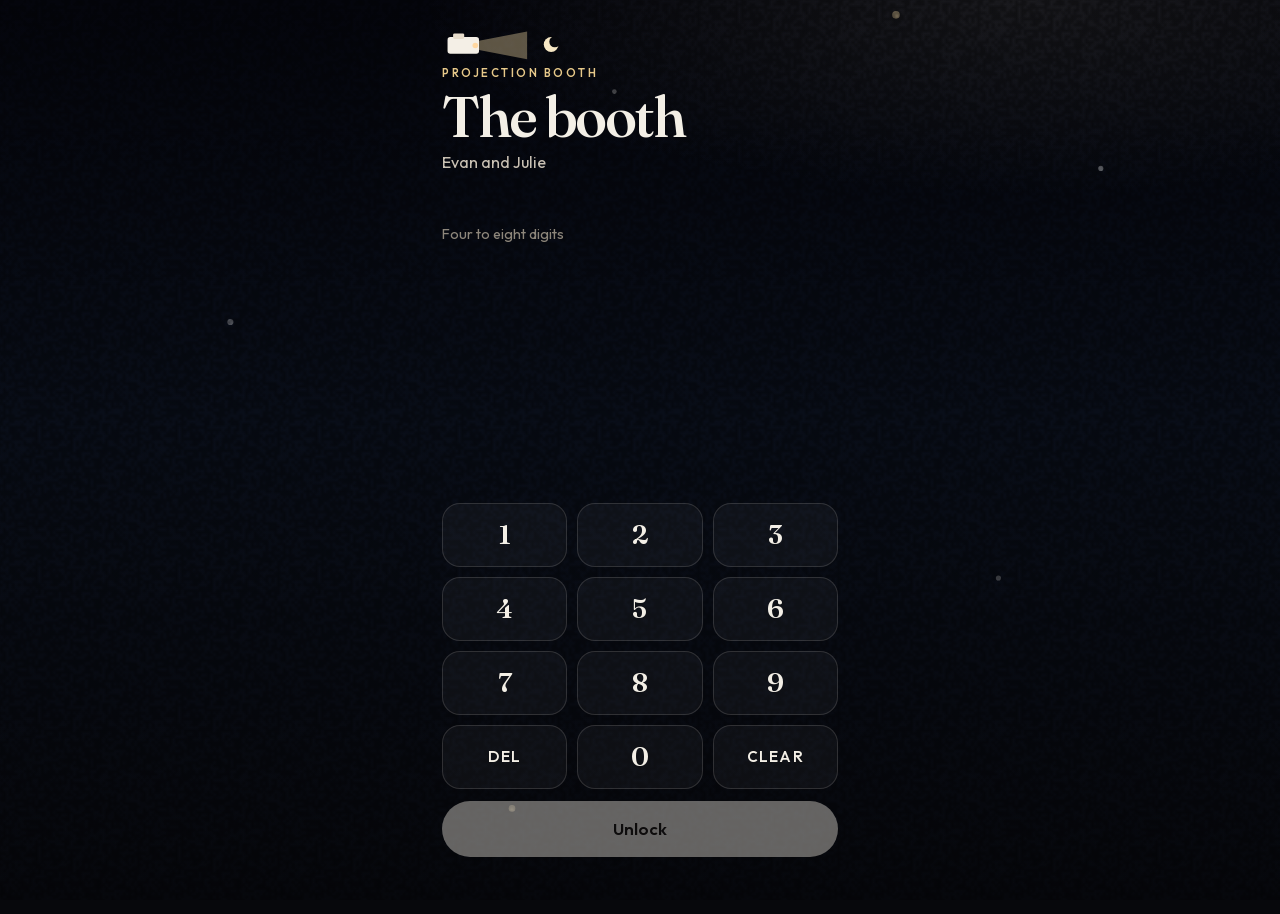
==== commit 9551fa6e: "Make the night dark and the RSVP a single screening. People say they're in, pick which movie they'd " ====
--- a/admin/index.html
+++ b/admin/index.html
@@ -5,14 +5,14 @@
   <meta name="viewport" content="width=device-width, initial-scale=1, viewport-fit=cover">
   <title>Guest book · Movie night</title>
   <meta name="robots" content="noindex, nofollow">
-  <meta name="theme-color" content="#1b2c4e">
+  <meta name="theme-color" content="#07080c">
   <meta name="color-scheme" content="dark">
   <meta name="apple-mobile-web-app-capable" content="yes">
   <meta name="apple-mobile-web-app-status-bar-style" content="black-translucent">
   <link rel="icon" href="/favicon.svg" type="image/svg+xml">
   <link rel="apple-touch-icon" href="/apple-touch-icon.png">
   <link rel="stylesheet" href="/css/site.css">
-  <style>html{background:#1b2c4e;color:#f4efe6}body{margin:0}</style>
+  <style>html{background:#07080c;color:#f3efe6}body{margin:0}</style>
   <script>
     try {
       if (sessionStorage.getItem("prothro-movie-admin-pin")) {
@@ -44,7 +44,7 @@
           <circle cx="36" cy="21" r="3" fill="#ffd7a0"/>
           <polygon points="40,16 92,6 92,36 40,26" fill="#f0d7a4" opacity="0.38"/>
           <circle cx="118" cy="20" r="8" fill="#f6e7c4"/>
-          <circle cx="122" cy="17" r="6" fill="#1b2c4e"/>
+          <circle cx="122" cy="17" r="6" fill="#07080c"/>
         </svg>
       </div>
       <p class="eyebrow">Projection booth</p>
@@ -87,6 +87,7 @@
         </div>
       </div>
       <p class="book-error" id="book-error" role="alert" hidden></p>
+      <p class="projection" id="projection" hidden></p>
       <div class="stats" id="stats"></div>
       <div class="switches">
         <button type="button" class="toggle" id="toggle-rsvp" aria-pressed="true">
--- a/css/site.css
+++ b/css/site.css
@@ -23,27 +23,25 @@
 }
 
 :root {
-  --bg: #1b2c4e;
-  --ink: #f4efe6;
-  --ink-soft: #d8d0c3;
-  --ink-faint: #b7ad9e;
-  --line: rgba(244, 239, 230, 0.14);
-  --line-strong: rgba(244, 239, 230, 0.32);
-  --gold: #f0d7a4;
+  --bg: #07080c;
+  --ink: #f3efe6;
+  --ink-soft: #c9c1b4;
+  --ink-faint: #8d867b;
+  --line: rgba(243, 239, 230, 0.14);
+  --line-strong: rgba(243, 239, 230, 0.32);
+  --gold: #e7c98a;
   --cream: #f4efe6;
-  --paper: #f4ead7;
-  --ink-dark: #24180f;
   --danger: #ffb4a8;
   --serif: "Fraunces", "Iowan Old Style", Palatino, "Palatino Linotype", serif;
   --sans: "Outfit", "Avenir Next", "Segoe UI", sans-serif;
   --pad: 22px;
   --column: 440px;
-  --sky-top: #1b2c4e;
-  --sky-mid: #c46b62;
-  --sky-horizon: #e7a06a;
-  --sky-ground: #2c1814;
-  --sky-glow: 0.5;
-  --parallax: 0;
+  --sky-top: #070b16;
+  --sky-mid: #10182e;
+  --sky-horizon: #16141c;
+  --sky-ground: #07080c;
+  --sky-glow: 0.16;
+  --py: 0;
   color-scheme: dark;
 }
 
@@ -58,7 +56,7 @@
 }
 
 html {
-  background: var(--sky-top);
+  background: #07080c;
 }
 
 html,
@@ -73,7 +71,8 @@
   font-size: 16px;
   line-height: 1.45;
   color: var(--ink);
-  background: var(--sky-ground);
+  background: transparent;
+  overflow-x: hidden;
   -webkit-font-smoothing: antialiased;
   text-rendering: optimizeLegibility;
 }
@@ -88,10 +87,6 @@
 button {
   cursor: pointer;
   touch-action: manipulation;
-}
-
-img {
-  max-width: 100%;
 }
 
 ::selection {
@@ -138,37 +133,163 @@
   transform: none;
 }
 
-.sky {
+.world {
   position: fixed;
   inset: 0;
   z-index: 0;
+  overflow: hidden;
   pointer-events: none;
+  background: #07080c;
+}
+
+.sky-wash {
+  position: absolute;
+  inset: 0;
   background:
-    radial-gradient(80% 36% at 50% -6%, rgba(255, 186, 120, var(--sky-glow)), transparent 62%),
-    linear-gradient(
-      180deg,
-      var(--sky-top) 0%,
-      var(--sky-mid) 42%,
-      var(--sky-horizon) 64%,
-      var(--sky-ground) 100%
-    );
-}
-
-.stars {
+    radial-gradient(60% 32% at 78% 8%, rgba(232, 220, 190, var(--sky-glow)), transparent 70%),
+    linear-gradient(180deg, var(--sky-top) 0%, var(--sky-mid) 42%, var(--sky-horizon) 68%, var(--sky-ground) 100%);
+}
+
+.grain {
   position: absolute;
   inset: 0;
-  width: 100%;
-  height: 100%;
-  opacity: 0.28;
-}
-
-.grain {
-  position: absolute;
-  inset: 0;
-  opacity: 0.18;
+  opacity: 0.22;
   background-image: url("../assets/noise.png");
   background-size: 140px 140px;
   mix-blend-mode: overlay;
+}
+
+.layer {
+  position: absolute;
+  inset: 0;
+  will-change: transform;
+  transform: translate3d(0, calc(var(--py) * var(--depth) * -1px), 0);
+}
+
+.layer svg {
+  display: block;
+  width: 100%;
+  height: 100%;
+}
+
+.layer-pasture {
+  top: auto;
+  height: calc(100% + 220px);
+  bottom: -220px;
+}
+
+.stars {
+  opacity: 0.92;
+}
+
+.shoot {
+  transform-box: fill-box;
+  transform-origin: 0 0;
+  animation: streak 9s ease-in-out infinite;
+}
+
+.moon {
+  filter: drop-shadow(0 0 12px rgba(246, 237, 216, 0.35));
+}
+
+.layer-screen {
+  top: 11%;
+  right: auto;
+  bottom: auto;
+  left: 0;
+  width: 100%;
+  height: auto;
+  display: flex;
+  justify-content: center;
+}
+
+.rig {
+  position: relative;
+  width: min(74vw, 300px);
+}
+
+.rig-svg {
+  display: block;
+  width: 100%;
+  height: auto;
+  filter: drop-shadow(0 18px 28px rgba(0, 0, 0, 0.45));
+}
+
+.screen-glass {
+  animation: flicker 7s ease-in-out infinite;
+}
+
+.screen-credits {
+  position: absolute;
+  left: 22%;
+  top: 27%;
+  width: 56%;
+  height: 40%;
+  display: flex;
+  flex-direction: column;
+  align-items: center;
+  justify-content: center;
+  text-align: center;
+  color: #3a2412;
+  opacity: 0;
+  pointer-events: none;
+}
+
+.credits-on .screen-credits {
+  opacity: 1;
+}
+
+.screen-kicker,
+.screen-line {
+  margin: 0;
+  max-width: 100%;
+  font-family: var(--serif);
+  font-variation-settings: "opsz" 36, "wght" 560;
+}
+
+.screen-kicker {
+  font-style: italic;
+  font-weight: 560;
+  font-size: clamp(10px, 2.6vw, 12px);
+  line-height: 1;
+}
+
+.screen-line {
+  margin-top: 2px;
+  font-weight: 600;
+  font-size: clamp(12px, 3.1vw, 16px);
+  letter-spacing: -0.03em;
+  line-height: 1.05;
+  display: -webkit-box;
+  -webkit-line-clamp: 2;
+  -webkit-box-orient: vertical;
+  overflow: hidden;
+}
+
+body[data-vote="inside_out"] .screen-glass {
+  fill: url(#g-glass-io);
+}
+
+body[data-vote="top_gun"] .screen-glass {
+  fill: url(#g-glass-mav);
+}
+
+.fly {
+  position: absolute;
+  left: var(--x);
+  top: var(--y);
+  width: 3px;
+  height: 3px;
+  border-radius: 50%;
+  background: #f6e7b4;
+  box-shadow: 0 0 8px 2px rgba(246, 214, 140, 0.85);
+  animation: drift var(--t) ease-in-out infinite;
+  animation-delay: var(--delay);
+}
+
+.fly-dim {
+  opacity: 0.55;
+  box-shadow: 0 0 6px 1px rgba(246, 214, 140, 0.55);
 }
 
 .wrap {
@@ -177,170 +298,104 @@
   width: min(100%, var(--column));
   margin: 0 auto;
   padding:
-    calc(14px + env(safe-area-inset-top))
+    env(safe-area-inset-top)
     var(--pad)
     calc(28px + env(safe-area-inset-bottom));
 }
 
-.pasture {
+.hero {
+  min-height: 100dvh;
   display: flex;
   flex-direction: column;
-  min-height: 0;
-}
-
-.sky-room {
-  flex: 1 1 auto;
-  min-height: 0;
-}
-
-.scene-frame {
+  justify-content: flex-end;
+  padding-bottom: calc(12px + env(safe-area-inset-bottom));
+}
+
+.hero-copy {
   position: relative;
-  flex: 0 0 auto;
-}
-
-.scene {
-  display: block;
-  width: 100%;
-  height: auto;
-}
-
-.hill-far { fill: #2a160f; }
-.hill-near { fill: #140e0c; }
-
-.layer-far,
-.layer-near {
-  transform-box: fill-box;
-}
-
-.screen-credits {
-  position: absolute;
-  left: 37.2%;
-  top: 33%;
-  width: 25.6%;
-  height: 19%;
-  display: flex;
-  flex-direction: column;
-  align-items: center;
-  justify-content: center;
-  text-align: center;
-  color: #3a2412;
+}
+
+.hero-copy::before {
+  content: "";
+  position: absolute;
+  z-index: -1;
+  left: calc(50% - 50vw);
+  right: calc(50% - 50vw);
+  bottom: -18px;
+  height: 128%;
+  background: linear-gradient(180deg, transparent 0%, rgba(7, 8, 12, 0.55) 28%, rgba(7, 8, 12, 0.92) 70%);
   pointer-events: none;
-  opacity: 0;
-  z-index: 2;
-  padding: 0 1px;
-}
-
-.credits-on .screen-credits {
-  opacity: 1;
-}
-
-.screen-kicker,
-.screen-line {
-  margin: 0;
-  max-width: 100%;
-  font-family: var(--serif);
-  font-variation-settings: "opsz" 36, "wght" 560;
-}
-
-.screen-kicker {
-  font-style: italic;
-  font-weight: 560;
-  font-size: clamp(10px, 2.8vw, 13px);
-  letter-spacing: 0.02em;
-  line-height: 1;
-}
-
-.screen-line {
-  margin-top: 1px;
-  font-weight: 600;
-  font-size: clamp(13px, 3.6vw, 17px);
-  line-height: 1.05;
-  letter-spacing: -0.03em;
-  overflow: hidden;
-  display: -webkit-box;
-  -webkit-line-clamp: 2;
-  -webkit-box-orient: vertical;
-}
-
-.burst {
-  position: absolute;
-  left: 50%;
-  top: 40%;
-  width: 0;
-  height: 0;
-  z-index: 3;
-  pointer-events: none;
-}
-
-.burst i {
-  position: absolute;
-  left: 0;
-  top: 0;
-  width: 7px;
-  height: 7px;
-  margin: -3px;
-  border-radius: 50%;
-  background: var(--c, #f2c14e);
-  box-shadow: 0 0 8px var(--c, #f2c14e);
-}
-
-.fly {
-  position: absolute;
-  left: var(--x);
-  top: var(--y);
-  width: 4px;
-  height: 4px;
-  border-radius: 50%;
-  background: #f6e7a8;
-  box-shadow: 0 0 8px 2px rgba(246, 220, 120, 0.85);
-  opacity: 0.8;
-  z-index: 2;
-}
-
-.fly-dim {
-  width: 3px;
-  height: 3px;
-  opacity: 0.45;
 }
 
 .eyebrow {
   margin: 0;
-  font-size: 0.75rem;
-  font-weight: 520;
-  letter-spacing: 0.28em;
+  color: var(--gold);
+  font-size: 0.72rem;
+  font-weight: 560;
+  letter-spacing: 0.22em;
   text-transform: uppercase;
+}
+
+h1,
+h2,
+.pin-screen h1,
+.book h2 {
+  margin: 0;
+  font-family: var(--serif);
+  font-weight: 560;
+  letter-spacing: -0.04em;
+  line-height: 0.92;
+  font-variation-settings: "opsz" 72, "wght" 560;
+}
+
+h1 {
+  margin-top: 6px;
+  font-size: clamp(3.15rem, 14vw, 4.2rem);
+}
+
+h1 em {
+  font-style: italic;
+  font-weight: 560;
+}
+
+h2 {
+  margin-top: 8px;
+  font-size: clamp(2rem, 8vw, 2.5rem);
+  line-height: 1;
+}
+
+h2:focus {
+  outline: none;
+}
+
+.date,
+.showtime,
+.bill {
+  margin: 0;
+}
+
+.date {
+  margin-top: 12px;
   color: var(--ink-soft);
-}
-
-h1 {
-  margin: 8px 0 0;
+  font-size: 1.02rem;
+}
+
+.showtime {
+  margin-top: 2px;
   font-family: var(--serif);
-  font-weight: 560;
-  font-size: clamp(3.2rem, 14vw, 4.35rem);
-  line-height: 0.82;
-  letter-spacing: -0.04em;
-  font-variation-settings: "opsz" 144, "wght" 560;
-  text-wrap: balance;
-}
-
-h1 em {
-  display: block;
-  margin-top: 0.02em;
-  padding-left: 0.42em;
-  font-style: italic;
-  font-weight: 520;
-  font-variation-settings: "opsz" 144, "wght" 520;
-  color: #f6e2c4;
-}
-
-.hero-copy {
-  position: relative;
-  z-index: 2;
-  margin-top: -6px;
+  font-size: 1.35rem;
+  font-weight: 560;
+  letter-spacing: -0.03em;
+  font-variation-settings: "opsz" 48, "wght" 560;
+}
+
+.bill {
+  margin-top: 8px;
+  color: var(--ink-soft);
 }
 
 .route {
-  margin-top: 8px;
+  margin-top: 14px;
 }
 
 .route-go {
@@ -348,468 +403,321 @@
   align-items: center;
   gap: 8px;
   min-height: 44px;
-  color: inherit;
+  color: var(--ink);
   text-decoration: none;
-  font-weight: 580;
+  font-weight: 560;
 }
 
 .route-pin {
   width: 22px;
   height: 22px;
-  flex: 0 0 auto;
-  color: #f0d7a4;
 }
 
 .address {
-  margin: -2px 0 0;
+  margin: 0;
   color: var(--ink-soft);
   font-size: 0.95rem;
-  line-height: 1.3;
   user-select: text;
   -webkit-user-select: text;
-  cursor: pointer;
 }
 
 .route-alt {
   display: inline-flex;
   align-items: center;
-  min-height: 32px;
-  color: #f0d7a4;
-  font-size: 0.9rem;
-  font-weight: 520;
-  text-decoration: none;
-}
-
-.confirm .route {
-  margin-top: 18px;
-}
-
-.date {
-  margin: 8px 0 0;
-  font-size: 1.125rem;
-  font-weight: 450;
-  color: var(--ink-soft);
-}
-
-.showtime {
-  margin: 8px 0 0;
-  font-family: var(--serif);
-  font-weight: 560;
-  font-size: 1.85rem;
-  letter-spacing: -0.03em;
-  line-height: 1.1;
-  font-variation-settings: "opsz" 48, "wght" 560;
-}
-
-.showtime time {
-  font-variant-numeric: tabular-nums;
-}
-
-.showtime-note {
-  margin: 4px 0 0;
+  min-height: 36px;
   color: var(--ink-faint);
-  font-size: 0.95rem;
-}
-
-.bill {
-  margin: 8px 0 0;
-  max-width: 18em;
-  font-family: var(--serif);
-  font-weight: 520;
-  font-size: 1.2rem;
-  line-height: 1.25;
-  letter-spacing: -0.02em;
-  color: var(--ink-soft);
-  font-variation-settings: "opsz" 36, "wght" 520;
-  text-wrap: balance;
-}
-
-.bill span {
-  font-style: italic;
-  font-weight: 500;
-  color: #f0d7a4;
-  padding: 0 0.2em;
-}
-
-body.form-open .hero {
-  min-height: calc(100dvh - env(safe-area-inset-top));
-  display: flex;
-  flex-direction: column;
-  padding-bottom: calc(132px + env(safe-area-inset-bottom));
-}
-
-body.form-open .pasture {
-  flex: 1 1 auto;
+  font-size: 0.88rem;
 }
 
 .ticks {
   display: grid;
   grid-template-columns: repeat(4, 1fr);
-  margin-top: 12px;
-  min-height: 78px;
-  border-radius: 16px;
-  background: var(--paper);
-  color: var(--ink-dark);
-  box-shadow: 0 12px 28px rgba(20, 10, 6, 0.28);
-  overflow: hidden;
+  gap: 8px;
+  margin-top: 16px;
+}
+
+.ticks.is-message {
+  display: block;
+}
+
+.ticks.is-message .tick {
+  display: none;
+}
+
+.show-state {
+  margin: 0;
+  font-family: var(--serif);
+  font-size: 1.6rem;
+  font-weight: 560;
+  letter-spacing: -0.03em;
+  font-variation-settings: "opsz" 48, "wght" 560;
 }
 
 .tick {
-  padding: 12px 0 11px;
   text-align: center;
 }
 
-.tick + .tick {
-  box-shadow: inset 1px 0 0 rgba(36, 24, 15, 0.12);
-}
-
 .tick b {
   display: block;
-  font-family: var(--serif);
-  font-weight: 560;
-  font-size: 1.7rem;
   font-variant-numeric: tabular-nums;
-  letter-spacing: -0.03em;
-  line-height: 1;
-  font-variation-settings: "opsz" 48, "wght" 560;
+  font-weight: 580;
+  font-size: 1.25rem;
+  letter-spacing: -0.04em;
 }
 
 .tick span {
   display: block;
-  margin-top: 5px;
+  margin-top: 2px;
+  color: var(--ink-faint);
   font-size: 0.66rem;
   font-weight: 560;
   letter-spacing: 0.14em;
   text-transform: uppercase;
-  color: #6d5844;
-}
-
-.ticks.is-message {
+}
+
+#resume {
+  display: none;
+  margin: 18px 0 0;
+  color: var(--ink-soft);
+}
+
+html.has-token #resume,
+#resume.is-on {
+  display: block;
+}
+
+html.has-token .invite-actions {
+  display: none;
+}
+
+.invite-actions {
+  margin-top: 16px;
+}
+
+.banner {
+  margin: 0 0 10px;
+  color: var(--gold);
+}
+
+.primary,
+.unlock {
+  width: 100%;
+  min-height: 56px;
+  border: 0;
+  border-radius: 999px;
+  background: var(--cream);
+  color: #1a140e;
+  font-size: 1.05rem;
+  font-weight: 580;
+}
+
+.primary:disabled,
+.unlock:disabled {
+  opacity: 0.4;
+}
+
+.primary:active:not(:disabled) {
+  transform: scale(0.985);
+}
+
+.quiet {
+  display: block;
+  width: 100%;
+  min-height: 48px;
+  margin-top: 4px;
+  border: 0;
+  background: none;
+  color: var(--ink-faint);
+  font-size: 0.98rem;
+}
+
+.back {
+  min-height: 44px;
+  margin: 0 0 4px -4px;
+  padding: 8px 4px;
+  border: 0;
+  background: none;
+  color: var(--ink-faint);
+  font-size: 0.95rem;
+}
+
+.step {
+  position: relative;
+  min-height: 100dvh;
+  scroll-margin-top: 0;
+  padding-top: 30vh;
+  padding-bottom: calc(28px + env(safe-area-inset-bottom));
+}
+
+.step::before {
+  content: "";
+  position: absolute;
+  z-index: -1;
+  left: calc(50% - 50vw);
+  width: 100vw;
+  top: 8vh;
+  bottom: -40px;
+  background: linear-gradient(180deg, transparent, rgba(7, 8, 12, 0.94) 16%, #07080c 36%);
+  pointer-events: none;
+}
+
+.posters {
   display: grid;
-  place-items: center;
-}
-
-.ticks.is-message .tick {
-  display: none;
-}
-
-.show-state {
-  margin: 0;
-  padding: 0 16px;
+  grid-template-columns: 1fr 1fr;
+  gap: 12px;
+  margin-top: 18px;
+}
+
+.poster {
+  position: relative;
+  display: flex;
+  flex-direction: column;
+  min-height: 204px;
+  padding: 0;
+  border-radius: 18px;
+  border: 1px solid rgba(243, 239, 230, 0.34);
+  background: #12141c;
+  overflow: hidden;
+  text-align: left;
+}
+
+.poster[aria-pressed="true"]::after {
+  content: "";
+  position: absolute;
+  top: 10px;
+  right: 10px;
+  width: 14px;
+  height: 14px;
+  border-radius: 50%;
+  background: var(--cream);
+}
+
+.poster[aria-pressed="true"] {
+  border-color: var(--cream);
+  box-shadow: 0 0 0 1px var(--cream);
+}
+
+.poster-art {
+  display: block;
+  flex: 1 1 auto;
+  background:
+    radial-gradient(80% 70% at 50% 40%, rgba(255, 214, 160, 0.08), transparent 70%),
+    #0c0e14;
+}
+
+.poster-art svg {
+  display: block;
+  width: 100%;
+  height: 132px;
+}
+
+.poster-title {
+  display: block;
+  padding: 12px 12px 14px;
   font-family: var(--serif);
-  font-size: 1.55rem;
+  font-weight: 560;
+  font-size: 1.15rem;
+  letter-spacing: -0.03em;
+  line-height: 1.05;
+  font-variation-settings: "opsz" 36, "wght" 560;
+}
+
+.step-actions {
+  margin-top: 16px;
+}
+
+.choices {
+  display: grid;
+  gap: 10px;
+  margin-top: 18px;
+}
+
+.choice {
+  min-height: 72px;
+  padding: 16px 18px;
+  border-radius: 18px;
+  border: 1px solid rgba(243, 239, 230, 0.34);
+  background: #12141c;
+  text-align: left;
+  font-family: var(--serif);
+  font-size: 1.45rem;
   font-weight: 560;
   letter-spacing: -0.03em;
   font-variation-settings: "opsz" 48, "wght" 560;
-  text-align: center;
-}
-
-.block {
-  margin-top: 36px;
-}
-
-.block h2,
-.confirm h2,
-.book h2,
-.pin-screen h1 {
-  margin: 0;
-  font-family: var(--serif);
-  font-weight: 560;
-  font-size: 2.15rem;
-  line-height: 0.98;
-  letter-spacing: -0.03em;
-  font-variation-settings: "opsz" 96, "wght" 560;
-  text-wrap: balance;
-}
-
-.lede {
-  margin: 8px 0 0;
+}
+
+.choice[aria-pressed="true"] {
+  border-color: var(--cream);
+}
+
+.field {
+  margin-top: 16px;
+}
+
+.field label,
+.label-row {
+  display: block;
+  margin-bottom: 8px;
   color: var(--ink-soft);
-  font-size: 1.02rem;
-  line-height: 1.45;
-}
-
-.films,
-.status-set {
-  margin: 16px 0 0;
-  padding: 0;
-  border: 0;
-  display: grid;
-  gap: 12px;
-}
-
-.ticket {
-  --tilt: -0.7deg;
-  position: relative;
-  display: grid;
-  grid-template-columns: 1fr auto;
-  align-items: center;
-  gap: 8px;
-  min-height: 118px;
-  padding: 14px 14px 14px 26px;
-  border-radius: 16px;
-  color: var(--ink-dark);
-  background: radial-gradient(circle at 0 12px, transparent 7px, var(--paper) 7.5px) 0 0 / 100% 22px;
-  box-shadow: 0 14px 28px rgba(20, 10, 6, 0.28);
-  transform: rotate(var(--tilt));
-  cursor: pointer;
-}
-
-.ticket-mav {
-  --tilt: 0.8deg;
-}
-
-.ticket::before {
-  content: "";
-  position: absolute;
-  left: 16px;
-  top: 12px;
-  bottom: 12px;
-  border-left: 1.5px dashed rgba(36, 24, 15, 0.28);
-}
-
-.ticket input {
-  position: absolute;
-  opacity: 0;
-  width: 1px;
-  height: 1px;
-}
-
-.ticket-copy {
-  display: block;
-  min-width: 0;
-  padding-right: 4px;
-}
-
-.film-kicker {
-  display: block;
-  font-size: 0.68rem;
-  font-weight: 620;
-  letter-spacing: 0.16em;
-  text-transform: uppercase;
-  color: #8a6d52;
-}
-
-.film-title {
-  display: block;
-  margin-top: 2px;
-  max-width: 9.2em;
-  font-family: var(--serif);
-  font-weight: 560;
-  font-size: 1.72rem;
-  line-height: 1.02;
-  letter-spacing: -0.03em;
-  font-variation-settings: "opsz" 72, "wght" 560;
-}
-
-.motif {
-  display: block;
-  width: 132px;
-  height: 32px;
-  margin-top: 8px;
-}
-
-.stamp {
-  width: 62px;
-  height: 62px;
-  margin-right: 2px;
-  border: 2px solid #c44732;
-  border-radius: 50%;
-  color: #c44732;
-  display: grid;
-  place-items: center;
-  align-content: center;
-  text-align: center;
-  text-transform: uppercase;
-  letter-spacing: 0.14em;
-  font-size: 0.58rem;
-  font-weight: 700;
-  line-height: 1.05;
-  transform: rotate(-14deg) scale(1.35);
-  opacity: 0;
-}
-
-.stamp b {
-  display: block;
-  font-family: var(--serif);
-  font-size: 1.15rem;
-  font-weight: 640;
-  letter-spacing: -0.03em;
-  font-variant-numeric: tabular-nums;
-  font-variation-settings: "opsz" 48, "wght" 640;
-}
-
-.ticket:has(input:checked) {
-  background: radial-gradient(circle at 0 12px, transparent 7px, #fff6e8 7.5px) 0 0 / 100% 22px;
-  box-shadow:
-    0 16px 30px rgba(20, 10, 6, 0.34),
-    inset 0 0 0 1.5px rgba(196, 71, 50, 0.45);
-}
-
-.ticket:has(input:checked) .stamp {
-  opacity: 1;
-  transform: rotate(-8deg) scale(1);
-}
-
-.ticket:has(input:focus-visible) {
-  outline: 2px solid var(--gold);
-  outline-offset: 3px;
-}
-
-.films.is-off {
-  opacity: 0.42;
-}
-
-.films.is-off .ticket {
-  pointer-events: none;
-}
-
-.hint,
-.banner {
-  margin: 12px 0 0;
-  color: var(--ink-soft);
-  font-size: 0.95rem;
-}
-
-body.form-open .wrap {
-  padding-bottom: calc(188px + env(safe-area-inset-bottom));
-}
-
-.stack {
-  display: grid;
-  gap: 16px;
-  margin-top: 16px;
-}
-
-.field label,
-.status-set legend,
-.label-row {
-  display: block;
+  font-size: 0.92rem;
+}
+
+.field input {
+  width: 100%;
+  min-height: 52px;
+  padding: 12px 14px;
+  border-radius: 14px;
+  border: 1px solid var(--line-strong);
+  background: rgba(255, 248, 236, 0.04);
+  font-size: 16px;
+}
+
+.field input[aria-invalid="true"] {
+  border-color: var(--danger);
+}
+
+.chairs {
+  display: flex;
+  flex-wrap: wrap;
+  gap: 4px;
+  min-height: 34px;
   margin-bottom: 8px;
-  padding: 0;
-  font-size: 0.95rem;
-  font-weight: 500;
-  color: var(--ink-soft);
-}
-
-#name,
-#note {
-  scroll-margin-top: 24px;
-  scroll-margin-bottom: 140px;
-}
-
-.field input,
-.field textarea {
+}
+
+.chair {
+  width: 28px;
+  color: var(--chair, var(--gold));
+}
+
+.chair svg {
+  display: block;
   width: 100%;
-  appearance: none;
-  font-size: 16px;
-  line-height: 1.35;
-  min-height: 52px;
-  padding: 14px 14px;
-  border-radius: 14px;
-  border: 1px solid var(--line);
-  background: rgba(255, 248, 236, 0.045);
-  caret-color: var(--gold);
-}
-
-.field textarea {
-  min-height: 88px;
-  resize: vertical;
-}
-
-.field input::placeholder,
-.field textarea::placeholder {
-  color: #b3a898;
-}
-
-.field input[aria-invalid="true"],
-.field textarea[aria-invalid="true"],
-.segment.is-invalid {
-  border-color: var(--danger);
+  height: auto;
 }
 
 .stepper {
   display: grid;
   grid-template-columns: 52px 1fr 52px;
-  gap: 8px;
   align-items: center;
+  min-height: 52px;
+  border-radius: 14px;
+  border: 1px solid var(--line);
 }
 
 .stepper button {
   height: 52px;
-  border-radius: 14px;
-  border: 1px solid var(--line);
-  background: rgba(255, 248, 236, 0.04);
-  font-size: 1.5rem;
-  line-height: 1;
+  border: 0;
+  background: transparent;
+  font-size: 1.4rem;
 }
 
 .stepper button:disabled {
-  opacity: 0.35;
+  opacity: 0.3;
 }
 
 .stepper-value {
   text-align: center;
   font-variant-numeric: tabular-nums;
-  font-weight: 520;
-}
-
-.chairs {
-  display: flex;
-  flex-wrap: wrap;
-  gap: 4px 6px;
-  min-height: 34px;
-  margin: 0 0 10px;
-}
-
-.chair {
-  width: 34px;
-  height: 30px;
-  color: var(--chair, #f0d7a4);
-  transform-origin: 50% 100%;
-}
-
-.chair svg {
-  display: block;
-  width: 100%;
-  height: 100%;
-}
-
-.segment {
-  display: grid;
-  grid-template-columns: repeat(3, 1fr);
-  gap: 8px;
-}
-
-.segment label {
-  position: relative;
-  display: grid;
-  place-items: center;
-  min-height: 52px;
-  margin: 0;
-  border-radius: 14px;
-  border: 1px solid var(--line);
-  background: rgba(255, 248, 236, 0.04);
-  font-weight: 520;
-  color: var(--ink);
-}
-
-.segment input {
-  position: absolute;
-  opacity: 0;
-  width: 1px;
-  height: 1px;
-}
-
-.segment label:has(input:checked) {
-  background: var(--cream);
-  color: #1a140e;
-  border-color: var(--cream);
-}
-
-.segment label:has(input:focus-visible) {
-  outline: 2px solid var(--gold);
-  outline-offset: 3px;
 }
 
 .hp {
@@ -821,81 +729,63 @@
 }
 
 .dock {
+  margin-top: 18px;
+}
+
+body.form-open .dock {
   position: fixed;
   z-index: 5;
-  left: 50%;
-  bottom: 0;
-  transform: translateX(-50%);
-  width: min(100%, var(--column));
-  padding: 28px var(--pad) calc(12px + env(safe-area-inset-bottom));
-  background: linear-gradient(
-    to top,
-    color-mix(in srgb, var(--sky-ground) 92%, transparent) 0%,
-    color-mix(in srgb, var(--sky-ground) 78%, transparent) 42%,
-    transparent 100%
-  );
-  isolation: isolate;
-}
-
-.dock::before {
-  content: "";
-  position: absolute;
   left: 0;
   right: 0;
   bottom: 0;
-  height: 128%;
-  z-index: -1;
-  pointer-events: none;
-  backdrop-filter: blur(16px);
-  -webkit-backdrop-filter: blur(16px);
-  mask-image: linear-gradient(to top, #000 36%, transparent 100%);
-}
-
-.primary,
-.ghost,
-.unlock {
-  width: 100%;
-  min-height: 56px;
-  border-radius: 999px;
-  font-size: 1.05rem;
-  font-weight: 580;
-  letter-spacing: 0.01em;
-}
-
-.primary,
-.unlock {
-  border: 0;
-  background: var(--cream);
-  color: #1a140e;
-}
-
-.ghost {
-  margin-top: 8px;
-  border: 1px solid var(--line-strong);
-  background: transparent;
-  color: var(--ink);
-}
-
-.primary:disabled,
-.unlock:disabled {
-  opacity: 0.45;
-}
-
-.primary:active:not(:disabled),
-.unlock:active:not(:disabled),
-.ghost:active {
-  transform: scale(0.985);
+  padding: 12px var(--pad) calc(12px + env(safe-area-inset-bottom));
+  background: linear-gradient(180deg, rgba(7, 8, 12, 0), #07080c 36%);
+}
+
+body.form-open .step {
+  padding-bottom: calc(108px + env(safe-area-inset-bottom));
+}
+
+body.form-open .dock .primary {
+  width: min(100%, var(--column));
+  margin: 0 auto;
+  display: block;
 }
 
 .error {
-  margin: 0 0 10px;
+  width: min(100%, var(--column));
+  margin: 0 auto 8px;
   color: var(--danger);
-  font-size: 0.95rem;
-  line-height: 1.35;
+}
+
+body[data-step="confirm"] .hero {
+  min-height: 0;
+  padding-top: 34vh;
+  justify-content: flex-start;
+}
+
+body[data-step="confirm"] .hero h1,
+body[data-step="confirm"] .bill,
+body[data-step="confirm"] .ticks {
+  display: none;
+}
+
+body[data-step="confirm"] .hero .route,
+body[data-step="confirm"] .invite-actions,
+body[data-step="pick"] .invite-actions,
+body[data-step="prefer"] .invite-actions,
+body[data-step="name"] .invite-actions,
+body[data-step="cant"] .invite-actions {
+  display: none;
 }
 
 .confirm {
-  margin-top: 28px;
+  position: relative;
+  margin-top: 4px;
+}
+
+.confirm .route {
+  margin-top: 12px;
 }
 
 .confirm h2:focus {
@@ -903,7 +793,7 @@
 }
 
 .confirm-vote {
-  margin: 10px 0 0;
+  margin: 8px 0 0;
   font-family: var(--serif);
   font-size: 1.45rem;
   font-weight: 560;
@@ -911,19 +801,14 @@
   font-variation-settings: "opsz" 48, "wght" 560;
 }
 
-.confirm-note {
-  margin: 8px 0 0;
-  color: var(--ink-soft);
-}
-
 .standings {
-  margin-top: 26px;
+  margin-top: 14px;
 }
 
 .standings h3 {
   margin: 0;
   font-family: var(--serif);
-  font-size: 1.55rem;
+  font-size: 1.35rem;
   font-weight: 560;
   letter-spacing: -0.03em;
   font-variation-settings: "opsz" 48, "wght" 560;
@@ -933,7 +818,7 @@
   display: grid;
   grid-template-columns: 1fr 1fr;
   gap: 14px;
-  margin-top: 16px;
+  margin-top: 10px;
 }
 
 .bucket-card {
@@ -942,12 +827,11 @@
 
 .cup {
   position: relative;
-  width: 96px;
-  height: 108px;
+  width: 78px;
+  height: 84px;
   margin: 0 auto;
   background: repeating-linear-gradient(90deg, #c4453c 0 9px, #f7f1e6 9px 18px);
   clip-path: polygon(16% 10%, 84% 10%, 100% 100%, 0 100%);
-  filter: drop-shadow(0 10px 16px rgba(0, 0, 0, 0.28));
 }
 
 .cup::before {
@@ -957,10 +841,9 @@
   left: 10%;
   right: 10%;
   top: 0;
-  height: 14px;
+  height: 12px;
   border-radius: 5px;
   background: #f4efe6;
-  box-shadow: inset 0 -2px 0 rgba(36, 24, 15, 0.12);
 }
 
 .kernels {
@@ -974,6 +857,7 @@
     radial-gradient(circle at 58% 12%, #ffe08a 0 6px, transparent 7px),
     radial-gradient(circle at 80% 28%, #f0c85a 0 5px, transparent 6px),
     repeating-linear-gradient(#f6d56e, #f6d56e 8px, #e8b84a 8px, #e8b84a 14px);
+  transition: height 500ms ease;
 }
 
 .kernels::after {
@@ -986,8 +870,7 @@
   background:
     radial-gradient(circle at 18% 70%, #fff3c4 0 6px, transparent 7px),
     radial-gradient(circle at 46% 40%, #ffe7a2 0 7px, transparent 8px),
-    radial-gradient(circle at 72% 68%, #f6d56a 0 6px, transparent 7px),
-    radial-gradient(circle at 90% 42%, #fff8dc 0 5px, transparent 6px);
+    radial-gradient(circle at 72% 68%, #f6d56a 0 6px, transparent 7px);
   opacity: 0;
 }
 
@@ -996,9 +879,9 @@
 }
 
 .bucket-label {
-  margin: 10px 0 0;
+  margin: 8px 0 0;
   font-size: 0.92rem;
-  line-height: 1.3;
+  line-height: 1.25;
 }
 
 .bucket-label b {
@@ -1008,194 +891,70 @@
 }
 
 .you {
-  margin-left: 8px;
-  padding: 2px 7px;
+  margin-left: 6px;
+  padding: 2px 6px;
   border-radius: 999px;
   background: var(--cream);
   color: #1a140e;
-  font-size: 0.66rem;
-  font-weight: 620;
+  font-size: 0.62rem;
+  font-weight: 640;
   letter-spacing: 0.12em;
   text-transform: uppercase;
   vertical-align: 2px;
 }
 
-.headcount {
-  margin: 14px 0 0;
-  color: var(--ink-faint);
-  font-size: 0.92rem;
-}
-
-.colophon {
-  margin-top: 36px;
-  color: var(--ink-faint);
-  font-size: 0.85rem;
-}
-
-.colophon p {
-  margin: 0;
-}
-
-#resume,
-#opening {
-  display: none;
-  margin-top: 28px;
-}
-
-html.has-token #films-block,
-html.has-token #rsvp-block,
-html.has-pin #pin-screen {
-  display: none;
-}
-
-html.has-token #resume,
-html.has-pin #opening {
-  display: block;
-}
-
-body[data-vote="inside_out"] .screen-glass { fill: url(#g-glass-io); }
-body[data-vote="top_gun"] .screen-glass { fill: url(#g-glass-mav); }
-
-body.is-set .spill { opacity: 0.7; }
-body.is-set .beam { opacity: 1; }
-body.credits-on .screen-glass {
-  filter: drop-shadow(0 0 8px rgba(255, 214, 160, 0.85));
-}
-
-html[data-sky="blue"] .stars { opacity: 0.62; }
-html[data-sky="night"] .stars { opacity: 0.92; }
-html[data-sky="night"] .moon { opacity: 1; }
-html[data-sky="dusk"] .moon { opacity: 0.72; }
-
-@media (prefers-reduced-motion: no-preference) {
-  .screen-glass {
-    animation: flicker 5.2s ease-in-out infinite;
-  }
-
-  .fly {
-    animation: drift var(--t) ease-in-out var(--delay) infinite;
-  }
-
-  .shoot {
-    animation: streak 11s ease-in infinite;
-  }
-
-  .stamp {
-    transition: transform 280ms cubic-bezier(0.2, 1.4, 0.3, 1), opacity 160ms ease;
-  }
-
-  .ticket:has(input:checked) {
-    animation: tear 420ms ease;
-  }
-
-  .kernels {
-    transition: height 700ms cubic-bezier(0.2, 0.7, 0.2, 1);
-  }
-
-  .chair.pop {
-    animation: pop 320ms cubic-bezier(0.2, 1.3, 0.3, 1);
-  }
-
-  .chair.leave {
-    animation: leave 180ms ease forwards;
-  }
-
-  .burst i {
-    animation: spark 720ms ease-out forwards;
-  }
-
-  .layer-far {
-    transform: translateY(calc(var(--parallax) * -0.04px));
-  }
-
-  .layer-near {
-    transform: translateY(calc(var(--parallax) * 0.08px));
-  }
-
-  html {
-    scroll-behavior: smooth;
-  }
-}
-
-@keyframes drift {
-  0%,
-  100% {
-    transform: translate3d(0, 0, 0);
-    opacity: 0.2;
-  }
-  50% {
-    transform: translate3d(8px, -16px, 0);
-    opacity: 0.95;
-  }
-}
-
-@keyframes flicker {
-  0%,
-  100% { opacity: 1; }
-  47% { opacity: 0.94; }
-  49% { opacity: 1; }
-  73% { opacity: 0.88; }
-  76% { opacity: 1; }
-}
-
-@keyframes streak {
-  0%,
-  72%,
-  100% { opacity: 0; transform: translate(0, 0); }
-  78% { opacity: 1; }
-  90% { opacity: 0; transform: translate(54px, 22px); }
-}
-
-@keyframes tear {
-  0% { transform: rotate(var(--tilt)) translateX(0); }
-  35% { transform: rotate(calc(var(--tilt) - 1.4deg)) translateX(-4px); }
-  70% { transform: rotate(calc(var(--tilt) + 0.5deg)) translateX(1px); }
-  100% { transform: rotate(var(--tilt)); }
-}
-
-@keyframes pop {
-  from { transform: translateY(8px) scale(0.5); opacity: 0; }
-}
-
-@keyframes leave {
-  to { transform: translateY(6px) scale(0.4); opacity: 0; }
-}
-
-@keyframes spark {
-  to {
-    transform: rotate(var(--a)) translateY(calc(-1 * var(--d))) scale(0.4);
-    opacity: 0;
-  }
-}
-
-@media (min-width: 760px) {
-  body.form-open .hero {
-    min-height: 0;
-    display: block;
-    padding-bottom: 0;
-  }
-
-  .wrap {
-    padding-top: calc(36px + env(safe-area-inset-top));
-  }
-
-  .pasture {
-    display: block;
-  }
-
-  .sky-room {
-    display: none;
-  }
-
-  .scene-frame {
-    max-width: 520px;
-    margin: 0 auto;
-  }
-}
-
-/* Admin ------------------------------------------------------------------- */
+.burst {
+  position: absolute;
+  left: 50%;
+  top: 46%;
+  width: 0;
+  height: 0;
+}
+
+.burst i {
+  position: absolute;
+  left: 0;
+  top: 0;
+  width: 7px;
+  height: 7px;
+  margin: -3px;
+  border-radius: 50%;
+  background: var(--c);
+  animation: spark 720ms ease-out forwards;
+}
+
+.chair.pop {
+  animation: pop 220ms ease;
+}
+
+.chair.leave {
+  animation: leave 180ms ease forwards;
+}
+
+body.admin {
+  background: #07080c;
+}
+
+.sky {
+  position: fixed;
+  inset: 0;
+  z-index: 0;
+  pointer-events: none;
+  background:
+    radial-gradient(70% 32% at 80% 0%, rgba(232, 220, 190, var(--sky-glow)), transparent 68%),
+    linear-gradient(180deg, var(--sky-top), var(--sky-mid) 46%, var(--sky-ground));
+}
+
+.sky .stars {
+  position: absolute;
+  inset: 0;
+  width: 100%;
+  height: 100%;
+  opacity: 0.7;
+}
 
 body.admin .wrap {
+  padding-top: calc(18px + env(safe-area-inset-top));
   padding-bottom: calc(24px + env(safe-area-inset-bottom));
 }
 
@@ -1206,12 +965,14 @@
 }
 
 .pin-screen h1 {
-  margin-top: 10px;
+  margin-top: 8px;
   font-size: clamp(3rem, 12vw, 3.6rem);
 }
 
-.pin-screen .lede {
-  margin-top: 8px;
+.pin-screen .lede,
+.book .lede {
+  margin: 8px 0 0;
+  color: var(--ink-soft);
 }
 
 .pin-dots {
@@ -1272,7 +1033,8 @@
   margin-top: 12px;
 }
 
-.pin-error {
+.pin-error,
+.book-error {
   min-height: 1.3em;
   margin: 12px 0 0;
   color: var(--danger);
@@ -1280,11 +1042,6 @@
 
 .pin-dots.is-wrong {
   animation: shake 320ms ease;
-}
-
-@keyframes shake {
-  25% { transform: translateX(-5px); }
-  75% { transform: translateX(5px); }
 }
 
 .book-head {
@@ -1313,11 +1070,21 @@
   color: var(--danger);
 }
 
+.projection {
+  margin: 16px 0 0;
+  font-family: var(--serif);
+  font-size: 1.2rem;
+  font-weight: 560;
+  letter-spacing: -0.03em;
+  line-height: 1.25;
+  font-variation-settings: "opsz" 36, "wght" 560;
+}
+
 .stats {
   display: grid;
   grid-template-columns: 1fr 1fr;
   gap: 10px;
-  margin-top: 18px;
+  margin-top: 14px;
 }
 
 .stat {
@@ -1407,9 +1174,11 @@
   background: #1a140e;
 }
 
-.quiet {
+.book .quiet {
+  width: auto;
+  min-height: 0;
   margin: 14px 0 0;
-  color: var(--ink-faint);
+  text-align: left;
   font-size: 0.9rem;
 }
 
@@ -1457,7 +1226,6 @@
 }
 
 .guest .note {
-  color: var(--ink);
   overflow-wrap: anywhere;
   white-space: pre-wrap;
 }
@@ -1473,13 +1241,80 @@
   margin-top: 4px;
 }
 
-.book-error {
-  margin: 12px 0 0;
-  color: var(--danger);
-}
-
 #guest-list {
   margin-top: 8px;
+}
+
+#opening {
+  display: none;
+}
+
+html.has-pin #pin-screen {
+  display: none;
+}
+
+html.has-pin #opening {
+  display: block;
+}
+
+.booth {
+  width: 148px;
+  margin: 8px 0 2px;
+}
+
+.booth svg {
+  display: block;
+  width: 100%;
+  height: auto;
+}
+
+@keyframes drift {
+  0%,
+  100% {
+    transform: translate3d(0, 0, 0);
+    opacity: 0.25;
+  }
+  50% {
+    transform: translate3d(10px, -18px, 0);
+    opacity: 0.95;
+  }
+}
+
+@keyframes flicker {
+  0%,
+  100% { opacity: 1; }
+  48% { opacity: 0.92; }
+  52% { opacity: 1; }
+  74% { opacity: 0.86; }
+  78% { opacity: 1; }
+}
+
+@keyframes streak {
+  0%,
+  78%,
+  100% { opacity: 0; }
+  84% { opacity: 1; }
+  92% { opacity: 0; }
+}
+
+@keyframes pop {
+  from { transform: translateY(6px) scale(0.5); opacity: 0; }
+}
+
+@keyframes leave {
+  to { transform: translateY(6px) scale(0.4); opacity: 0; }
+}
+
+@keyframes spark {
+  to {
+    transform: rotate(var(--a)) translateY(calc(-1 * var(--d))) scale(0.4);
+    opacity: 0;
+  }
+}
+
+@keyframes shake {
+  25% { transform: translateX(-5px); }
+  75% { transform: translateX(5px); }
 }
 
 @media (prefers-reduced-motion: reduce) {
@@ -1490,25 +1325,17 @@
     transition: none !important;
     scroll-behavior: auto !important;
   }
-}
-
-.booth {
-  width: 148px;
-  margin: 14px 0 2px;
-}
-
-.booth svg {
-  display: block;
-  width: 100%;
-  height: auto;
+
+  .fly {
+    opacity: 0.8;
+  }
 }
 
 @media (forced-colors: active) {
-  .ticket,
+  .poster,
+  .choice,
   .ticks,
-  .segment label,
   .field input,
-  .field textarea,
   .primary,
   .toggle,
   .stat,
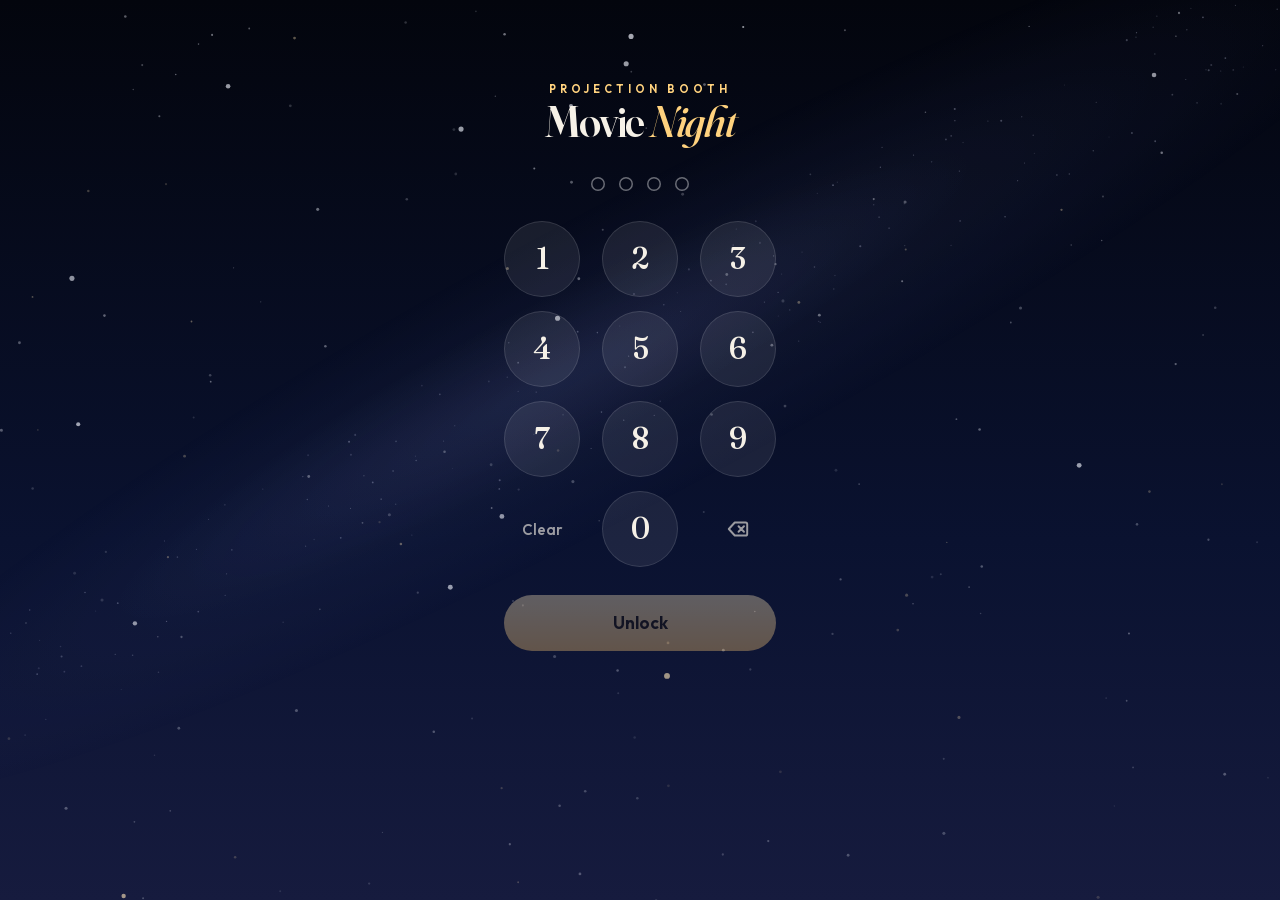
==== commit c24ffeab: "Restyle the booth and refresh icons and the share card Admin keeps its PIN keypad, toggles and delet" ====
--- a/admin/index.html
+++ b/admin/index.html
@@ -3,92 +3,68 @@
 <head>
   <meta charset="utf-8">
   <meta name="viewport" content="width=device-width, initial-scale=1, viewport-fit=cover">
-  <title>Guest book · Movie night</title>
+  <title>Booth · Movie Night</title>
   <meta name="robots" content="noindex, nofollow">
-  <meta name="theme-color" content="#07080c">
+  <meta name="theme-color" content="#050814">
   <meta name="color-scheme" content="dark">
   <meta name="apple-mobile-web-app-capable" content="yes">
   <meta name="apple-mobile-web-app-status-bar-style" content="black-translucent">
   <link rel="icon" href="/favicon.svg" type="image/svg+xml">
   <link rel="apple-touch-icon" href="/apple-touch-icon.png">
-  <link rel="stylesheet" href="/css/site.css">
-  <style>html{background:#07080c;color:#f3efe6}body{margin:0}</style>
+  <link rel="stylesheet" href="/css/admin.css">
+  <style>html{background:#050814;color:#f6f1e7}body{margin:0}</style>
   <script>
     try {
-      if (sessionStorage.getItem("prothro-movie-admin-pin")) {
-        document.documentElement.classList.add("has-pin");
-      }
+      if (sessionStorage.getItem("prothro-movie-admin-pin")) document.documentElement.classList.add("has-pin");
     } catch (e) {}
   </script>
 </head>
-<body class="admin">
-  <div class="sky" aria-hidden="true">
-    <svg class="stars" viewBox="0 0 100 100" preserveAspectRatio="xMidYMid slice">
-      <circle cx="12" cy="14" r="0.4" fill="#fff" opacity="0.7"/>
-      <circle cx="30" cy="8" r="0.22" fill="#fff" opacity="0.45"/>
-      <circle cx="70" cy="16" r="0.3" fill="#f3d7a1" opacity="0.55"/>
-      <circle cx="86" cy="28" r="0.2" fill="#fff" opacity="0.4"/>
-      <circle cx="48" cy="22" r="0.18" fill="#fff" opacity="0.4"/>
-      <circle cx="18" cy="40" r="0.24" fill="#fff" opacity="0.35"/>
-      <circle cx="78" cy="60" r="0.2" fill="#fff" opacity="0.35"/>
-      <circle cx="40" cy="78" r="0.26" fill="#f3d7a1" opacity="0.4"/>
-    </svg>
-    <div class="grain"></div>
-  </div>
+<body>
+  <div class="night" aria-hidden="true"><img src="/assets/scene/stars.svg" alt=""></div>
   <main class="wrap">
     <section class="pin-screen" id="pin-screen">
-      <div class="booth" aria-hidden="true">
-        <svg viewBox="0 0 160 40">
-          <rect x="6" y="12" width="34" height="18" rx="3" fill="#f4efe6"/>
-          <rect x="12" y="8" width="12" height="6" rx="1.5" fill="#e7dccb"/>
-          <circle cx="36" cy="21" r="3" fill="#ffd7a0"/>
-          <polygon points="40,16 92,6 92,36 40,26" fill="#f0d7a4" opacity="0.38"/>
-          <circle cx="118" cy="20" r="8" fill="#f6e7c4"/>
-          <circle cx="122" cy="17" r="6" fill="#07080c"/>
-        </svg>
+      <p class="eyebrow">Projection booth</p>
+      <h1>Movie <em>Night</em></h1>
+      <div class="pin-dots" id="pin-dots" aria-hidden="true"><i></i><i></i><i></i><i></i></div>
+      <p class="sr-only" id="pin-live" aria-live="polite"></p>
+      <div class="keypad" id="keypad" role="group" aria-label="PIN keypad">
+        <button type="button" data-digit="1">1</button>
+        <button type="button" data-digit="2">2</button>
+        <button type="button" data-digit="3">3</button>
+        <button type="button" data-digit="4">4</button>
+        <button type="button" data-digit="5">5</button>
+        <button type="button" data-digit="6">6</button>
+        <button type="button" data-digit="7">7</button>
+        <button type="button" data-digit="8">8</button>
+        <button type="button" data-digit="9">9</button>
+        <button type="button" class="key-quiet" id="pin-clear" aria-label="Clear PIN">Clear</button>
+        <button type="button" data-digit="0">0</button>
+        <button type="button" class="key-quiet" id="pin-del" aria-label="Delete digit">
+          <svg viewBox="0 0 24 24" aria-hidden="true"><path d="M9 6h10a1.5 1.5 0 0 1 1.5 1.5v9A1.5 1.5 0 0 1 19 18H9l-5.5-6z M12.5 9.5l5 5 M17.5 9.5l-5 5" fill="none" stroke="currentColor" stroke-width="1.8" stroke-linejoin="round" stroke-linecap="round"/></svg>
+        </button>
       </div>
-      <p class="eyebrow">Projection booth</p>
-      <h1>The booth</h1>
-      <p class="lede">Evan and Julie</p>
-      <div class="pin-dots" id="pin-dots" aria-hidden="true"></div>
-      <p class="pin-hint" id="pin-hint">Four to eight digits</p>
-      <p class="sr-only" id="pin-live" aria-live="polite"></p>
-      <div class="keypad-wrap">
-        <div class="keypad" id="keypad" role="group" aria-label="PIN keypad">
-          <button type="button" data-digit="1">1</button>
-          <button type="button" data-digit="2">2</button>
-          <button type="button" data-digit="3">3</button>
-          <button type="button" data-digit="4">4</button>
-          <button type="button" data-digit="5">5</button>
-          <button type="button" data-digit="6">6</button>
-          <button type="button" data-digit="7">7</button>
-          <button type="button" data-digit="8">8</button>
-          <button type="button" data-digit="9">9</button>
-          <button type="button" class="del" id="pin-del" aria-label="Delete digit">Del</button>
-          <button type="button" data-digit="0">0</button>
-          <button type="button" class="del" id="pin-clear" aria-label="Clear PIN">Clear</button>
-        </div>
-        <button type="button" class="unlock" id="unlock" disabled>Unlock</button>
-        <p class="pin-error" id="pin-error" role="alert"></p>
-      </div>
+      <button type="button" class="unlock" id="unlock" disabled>Unlock</button>
+      <p class="pin-error" id="pin-error" role="alert"></p>
     </section>
 
-    <p id="opening" class="lede">Warming up the lamp…</p>
+    <p id="opening" class="opening">Warming up the projector…</p>
 
     <section class="book" id="book" hidden>
-      <div class="book-head">
+      <header class="book-head">
         <div>
           <p class="eyebrow">Projection booth</p>
-          <h2>The booth</h2>
+          <h2>Movie <em>Night</em></h2>
         </div>
         <div class="book-actions">
-          <button type="button" class="link" id="refresh">Refresh</button>
-          <button type="button" class="link" id="lock">Lock</button>
+          <button type="button" class="chip" id="refresh">Refresh</button>
+          <button type="button" class="chip" id="lock">Lock</button>
         </div>
-      </div>
+      </header>
       <p class="book-error" id="book-error" role="alert" hidden></p>
-      <p class="projection" id="projection" hidden></p>
-      <div class="stats" id="stats"></div>
+
+      <div class="projection" id="projection"></div>
+      <p class="tally" id="tally"></p>
+
       <div class="switches">
         <button type="button" class="toggle" id="toggle-rsvp" aria-pressed="true">
           <span><strong>RSVPs</strong><small id="rsvp-switch-label">Open</small></span>
@@ -99,8 +75,9 @@
           <span class="switch" aria-hidden="true"><i></i></span>
         </button>
       </div>
-      <p class="quiet" id="no-line" hidden></p>
-      <div id="guest-list"></div>
+
+      <h3 class="list-head">Guests <span id="guest-count"></span></h3>
+      <div id="guest-list" class="guests"></div>
     </section>
   </main>
   <script type="module" src="/js/admin.js"></script>
--- a/css/admin.css
+++ b/css/admin.css
@@ -0,0 +1,546 @@
+@font-face {
+  font-family: "Fraunces";
+  font-style: normal;
+  font-weight: 100 900;
+  font-display: swap;
+  src: url("../fonts/fraunces.woff2") format("woff2");
+}
+
+@font-face {
+  font-family: "Fraunces";
+  font-style: italic;
+  font-weight: 100 900;
+  font-display: swap;
+  src: url("../fonts/fraunces-italic.woff2") format("woff2");
+}
+
+@font-face {
+  font-family: "Outfit";
+  font-style: normal;
+  font-weight: 100 900;
+  font-display: swap;
+  src: url("../fonts/outfit.woff2") format("woff2");
+}
+
+:root {
+  --ink: #f6f1e7;
+  --muted: rgba(246, 241, 231, 0.62);
+  --faint: rgba(246, 241, 231, 0.4);
+  --gold: #ffd27e;
+  --line: rgba(255, 255, 255, 0.12);
+  --card: rgba(14, 18, 34, 0.72);
+  --display: "Fraunces", Georgia, serif;
+  --sans: "Outfit", -apple-system, BlinkMacSystemFont, "Segoe UI", sans-serif;
+  color-scheme: dark;
+}
+
+*,
+*::before,
+*::after {
+  box-sizing: border-box;
+}
+
+html {
+  background: #050814;
+  color: var(--ink);
+  -webkit-text-size-adjust: 100%;
+}
+
+body {
+  margin: 0;
+  min-height: 100svh;
+  font-family: var(--sans);
+  font-size: 16px;
+  line-height: 1.4;
+  -webkit-font-smoothing: antialiased;
+  -webkit-tap-highlight-color: transparent;
+  background: linear-gradient(180deg, #03050d 0%, #0a1230 60%, #161b3e 100%) fixed;
+}
+
+button {
+  font: inherit;
+  color: inherit;
+  cursor: pointer;
+  touch-action: manipulation;
+}
+
+:focus-visible {
+  outline: 2px solid var(--gold);
+  outline-offset: 3px;
+}
+
+[hidden] {
+  display: none !important;
+}
+
+.sr-only {
+  position: absolute;
+  width: 1px;
+  height: 1px;
+  overflow: hidden;
+  clip: rect(0 0 0 0);
+  white-space: nowrap;
+}
+
+.night {
+  position: fixed;
+  inset: 0;
+  pointer-events: none;
+  opacity: 0.7;
+}
+
+.night img {
+  width: 100%;
+  height: 100%;
+  object-fit: cover;
+}
+
+.wrap {
+  position: relative;
+  max-width: 560px;
+  margin: 0 auto;
+  padding: calc(env(safe-area-inset-top, 0px) + 28px) 18px calc(env(safe-area-inset-bottom, 0px) + 40px);
+}
+
+.eyebrow {
+  margin: 0;
+  font-weight: 650;
+  font-size: 11px;
+  letter-spacing: 0.36em;
+  text-transform: uppercase;
+  color: var(--gold);
+}
+
+h1,
+h2 {
+  margin: 4px 0 0;
+  font-family: var(--display);
+  font-variation-settings: "opsz" 144;
+  font-weight: 600;
+  letter-spacing: -0.03em;
+  line-height: 0.95;
+}
+
+h1 {
+  font-size: 44px;
+}
+
+h2 {
+  font-size: 30px;
+}
+
+h1 em,
+h2 em {
+  font-weight: 500;
+  color: var(--gold);
+}
+
+/* PIN */
+
+.has-pin .pin-screen {
+  display: none;
+}
+
+.pin-screen {
+  display: grid;
+  justify-items: center;
+  padding-top: 6svh;
+  text-align: center;
+}
+
+.pin-dots {
+  display: flex;
+  gap: 14px;
+  height: 14px;
+  margin: 34px 0 30px;
+}
+
+.pin-dots i {
+  width: 14px;
+  height: 14px;
+  border-radius: 50%;
+  box-shadow: inset 0 0 0 1.5px rgba(255, 255, 255, 0.4);
+  transition: background-color 0.15s ease, box-shadow 0.15s ease;
+}
+
+.pin-dots i.on {
+  background: var(--gold);
+  box-shadow: 0 0 14px rgba(255, 200, 110, 0.6);
+}
+
+.pin-dots.is-wrong {
+  animation: shake 0.4s ease;
+}
+
+@keyframes shake {
+  20%,
+  60% {
+    transform: translateX(-8px);
+  }
+  40%,
+  80% {
+    transform: translateX(8px);
+  }
+}
+
+.keypad {
+  display: grid;
+  grid-template-columns: repeat(3, 76px);
+  gap: 14px 22px;
+}
+
+.keypad button {
+  display: grid;
+  place-items: center;
+  width: 76px;
+  height: 76px;
+  border: 0;
+  border-radius: 50%;
+  background: rgba(255, 255, 255, 0.08);
+  box-shadow: inset 0 0 0 1px var(--line);
+  font-family: var(--display);
+  font-weight: 500;
+  font-size: 30px;
+  transition: background-color 0.12s ease, transform 0.12s ease;
+}
+
+.keypad button:active {
+  background: rgba(255, 210, 126, 0.3);
+  transform: scale(0.94);
+}
+
+.keypad .key-quiet {
+  background: none;
+  box-shadow: none;
+  font-family: var(--sans);
+  font-weight: 550;
+  font-size: 15px;
+  color: var(--muted);
+}
+
+.keypad .key-quiet svg {
+  width: 26px;
+  height: 26px;
+}
+
+.keypad button:disabled {
+  opacity: 0.35;
+}
+
+.unlock {
+  width: min(100%, 272px);
+  height: 56px;
+  margin-top: 28px;
+  border: 0;
+  border-radius: 999px;
+  background: linear-gradient(180deg, #ffe9bd, #ffcb76);
+  color: #1d1206;
+  font-weight: 650;
+  font-size: 17px;
+  box-shadow: 0 12px 30px -12px rgba(255, 176, 80, 0.8);
+}
+
+.unlock:disabled {
+  opacity: 0.35;
+  box-shadow: none;
+}
+
+.pin-error {
+  min-height: 1.4em;
+  max-width: 300px;
+  margin: 14px 0 0;
+  color: #ffb4a8;
+  font-size: 15px;
+}
+
+.opening {
+  display: none;
+  padding-top: 30svh;
+  text-align: center;
+  color: var(--muted);
+}
+
+.has-pin .opening {
+  display: block;
+}
+
+/* Book */
+
+.book-head {
+  display: flex;
+  align-items: flex-end;
+  justify-content: space-between;
+  gap: 12px;
+}
+
+.book-actions {
+  display: flex;
+  gap: 8px;
+}
+
+.chip {
+  height: 40px;
+  padding: 0 16px;
+  border: 0;
+  border-radius: 999px;
+  background: rgba(255, 255, 255, 0.08);
+  box-shadow: inset 0 0 0 1px var(--line);
+  font-weight: 600;
+  font-size: 14px;
+}
+
+.book-error {
+  margin: 16px 0 0;
+  padding: 12px 14px;
+  border-radius: 12px;
+  background: rgba(255, 110, 90, 0.14);
+  color: #ffc2b8;
+}
+
+.projection {
+  display: grid;
+  grid-template-columns: 1fr 1fr;
+  gap: 10px;
+  margin-top: 22px;
+}
+
+.proj {
+  padding: 16px;
+  border-radius: 20px;
+  background: var(--card);
+  box-shadow: inset 0 0 0 1px var(--line);
+}
+
+.proj.is-lead {
+  box-shadow: inset 0 0 0 1.5px var(--gold), 0 0 30px -10px rgba(255, 200, 110, 0.5);
+}
+
+.proj p {
+  margin: 0;
+}
+
+.proj-label {
+  font-weight: 600;
+  font-size: 13px;
+  letter-spacing: 0.08em;
+  text-transform: uppercase;
+  color: var(--muted);
+}
+
+.proj-people {
+  margin-top: 6px !important;
+  font-size: 15px;
+  color: var(--muted);
+}
+
+.proj-people b {
+  font-family: var(--display);
+  font-weight: 600;
+  font-size: 44px;
+  line-height: 1;
+  color: var(--ink);
+  font-variant-numeric: tabular-nums;
+}
+
+.proj-votes {
+  margin-top: 6px !important;
+  font-weight: 550;
+  font-size: 14px;
+}
+
+.is-lead .proj-votes {
+  color: var(--gold);
+}
+
+.tally {
+  margin: 12px 2px 0;
+  font-size: 14px;
+  color: var(--muted);
+}
+
+.switches {
+  display: grid;
+  grid-template-columns: 1fr 1fr;
+  gap: 10px;
+  margin-top: 16px;
+}
+
+.toggle {
+  display: flex;
+  align-items: center;
+  justify-content: space-between;
+  min-height: 64px;
+  padding: 10px 14px 10px 16px;
+  border: 0;
+  border-radius: 18px;
+  background: var(--card);
+  box-shadow: inset 0 0 0 1px var(--line);
+  text-align: left;
+}
+
+.toggle strong {
+  display: block;
+  font-weight: 600;
+  font-size: 15px;
+}
+
+.toggle small {
+  display: block;
+  font-size: 13px;
+  color: var(--muted);
+}
+
+.switch {
+  position: relative;
+  width: 46px;
+  height: 28px;
+  border-radius: 999px;
+  background: rgba(255, 255, 255, 0.16);
+  transition: background-color 0.2s ease;
+}
+
+.switch i {
+  position: absolute;
+  left: 3px;
+  top: 3px;
+  width: 22px;
+  height: 22px;
+  border-radius: 50%;
+  background: #fff;
+  transition: transform 0.2s ease;
+}
+
+.toggle[aria-pressed="true"] .switch {
+  background: #ffc46e;
+}
+
+.toggle[aria-pressed="true"] .switch i {
+  transform: translateX(18px);
+}
+
+.list-head {
+  display: flex;
+  align-items: center;
+  gap: 8px;
+  margin: 30px 2px 10px;
+  font-weight: 600;
+  font-size: 13px;
+  letter-spacing: 0.16em;
+  text-transform: uppercase;
+  color: var(--muted);
+}
+
+.list-head span {
+  padding: 1px 8px;
+  border-radius: 999px;
+  background: rgba(255, 255, 255, 0.1);
+  letter-spacing: 0;
+  color: var(--ink);
+}
+
+.guests {
+  display: grid;
+  gap: 8px;
+}
+
+.guest {
+  display: grid;
+  grid-template-columns: 1fr auto;
+  align-items: center;
+  gap: 2px 12px;
+  padding: 14px 14px 10px 16px;
+  border-radius: 18px;
+  background: var(--card);
+  box-shadow: inset 0 0 0 1px var(--line);
+}
+
+.guest.is-out {
+  opacity: 0.7;
+}
+
+.guest-top {
+  display: flex;
+  align-items: baseline;
+  gap: 10px;
+  min-width: 0;
+}
+
+.guest h3 {
+  margin: 0;
+  overflow: hidden;
+  font-weight: 600;
+  font-size: 17px;
+  white-space: nowrap;
+  text-overflow: ellipsis;
+}
+
+.count {
+  margin: 0;
+  flex: none;
+  padding: 1px 8px;
+  border-radius: 999px;
+  background: rgba(255, 210, 126, 0.16);
+  color: var(--gold);
+  font-weight: 600;
+  font-size: 13px;
+}
+
+.meta,
+.note,
+.when {
+  grid-column: 1;
+  margin: 0;
+  font-size: 14px;
+}
+
+.meta {
+  color: var(--ink);
+  opacity: 0.85;
+}
+
+.note {
+  color: var(--muted);
+  font-style: italic;
+}
+
+.when {
+  font-size: 12px;
+  color: var(--faint);
+}
+
+.row-actions {
+  grid-column: 2;
+  grid-row: 1 / span 3;
+  display: flex;
+  flex-direction: column;
+  align-items: flex-end;
+  gap: 2px;
+}
+
+.link {
+  min-height: 36px;
+  padding: 0 10px;
+  border: 0;
+  border-radius: 10px;
+  background: none;
+  font-weight: 550;
+  font-size: 14px;
+  color: var(--muted);
+}
+
+.link.danger {
+  color: #ff9c8c;
+}
+
+.link.danger[data-armed] {
+  background: rgba(255, 110, 90, 0.18);
+  color: #ffd0c8;
+}
+
+.empty {
+  padding: 26px 16px;
+  border-radius: 18px;
+  background: var(--card);
+  text-align: center;
+  color: var(--muted);
+}
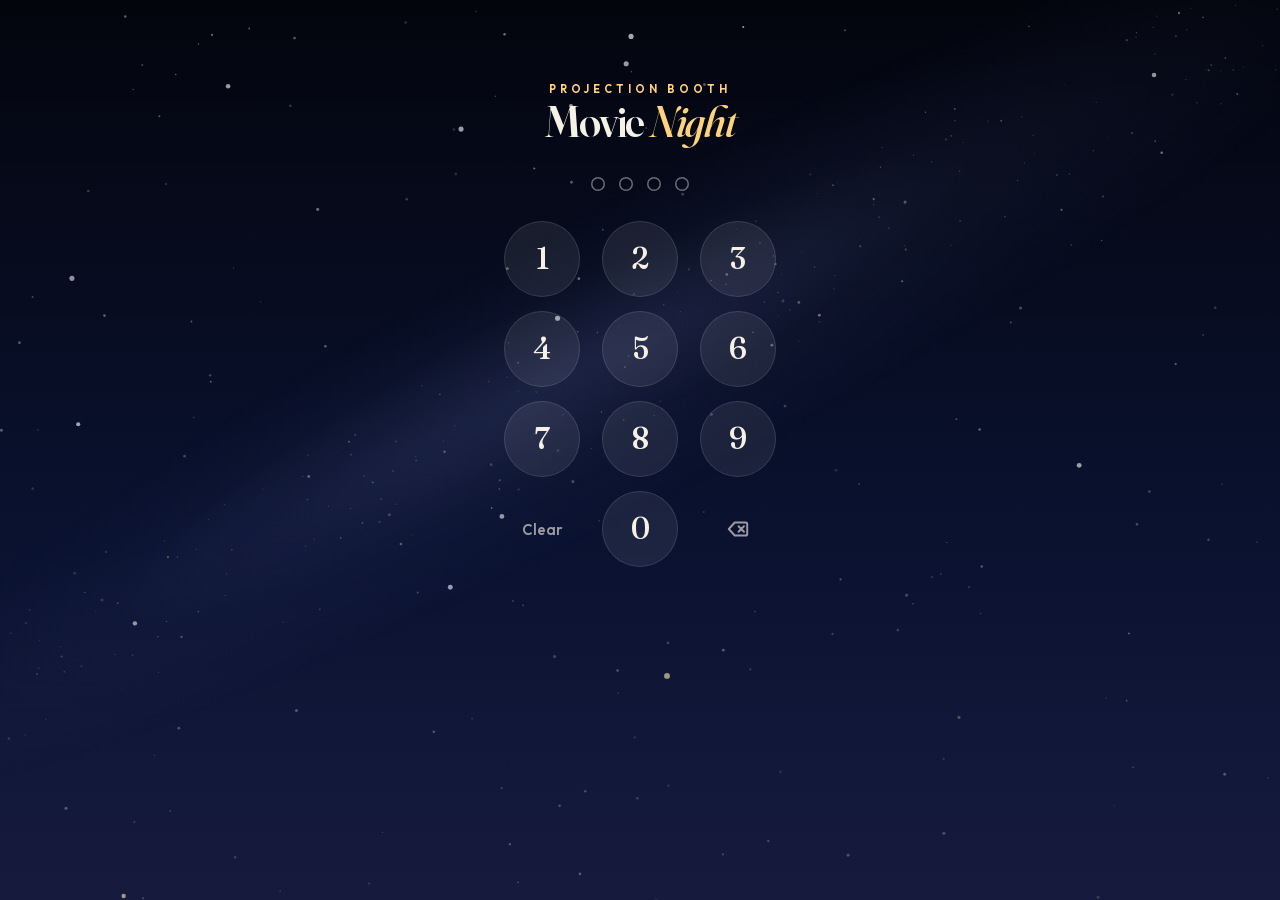
==== commit a964cece: "Move movie night to Friday, October 30 and keep October 10 in the booth. Inside Out vs The Wild Robo" ====
--- a/admin/index.html
+++ b/admin/index.html
@@ -25,7 +25,10 @@
     <section class="pin-screen" id="pin-screen">
       <p class="eyebrow">Projection booth</p>
       <h1>Movie <em>Night</em></h1>
-      <div class="pin-dots" id="pin-dots" aria-hidden="true"><i></i><i></i><i></i><i></i></div>
+      <div class="pin-lock">
+        <input id="pin-entry" class="pin-entry" type="text" inputmode="numeric" pattern="[0-9]*" autocomplete="off" autocorrect="off" autocapitalize="off" spellcheck="false" maxlength="4" enterkeyhint="done" aria-label="PIN">
+        <div class="pin-dots" id="pin-dots" aria-hidden="true"><i></i><i></i><i></i><i></i></div>
+      </div>
       <p class="sr-only" id="pin-live" aria-live="polite"></p>
       <div class="keypad" id="keypad" role="group" aria-label="PIN keypad">
         <button type="button" data-digit="1">1</button>
@@ -43,7 +46,6 @@
           <svg viewBox="0 0 24 24" aria-hidden="true"><path d="M9 6h10a1.5 1.5 0 0 1 1.5 1.5v9A1.5 1.5 0 0 1 19 18H9l-5.5-6z M12.5 9.5l5 5 M17.5 9.5l-5 5" fill="none" stroke="currentColor" stroke-width="1.8" stroke-linejoin="round" stroke-linecap="round"/></svg>
         </button>
       </div>
-      <button type="button" class="unlock" id="unlock" disabled>Unlock</button>
       <p class="pin-error" id="pin-error" role="alert"></p>
     </section>
 
@@ -78,6 +80,17 @@
 
       <h3 class="list-head">Guests <span id="guest-count"></span></h3>
       <div id="guest-list" class="guests"></div>
+
+      <h3 class="list-head" id="past-head" hidden>Past nights</h3>
+      <div id="past-nights" class="past" hidden></div>
+
+      <div class="reset">
+        <p class="reset-note" id="reset-note" hidden>This deletes this night's RSVPs and votes. Past nights stay.</p>
+        <div class="reset-actions">
+          <button type="button" class="chip danger" id="reset">Reset votes</button>
+          <button type="button" class="chip" id="reset-cancel" hidden>Cancel</button>
+        </div>
+      </div>
     </section>
   </main>
   <script type="module" src="/js/admin.js"></script>
--- a/css/admin.css
+++ b/css/admin.css
@@ -148,11 +148,38 @@
   text-align: center;
 }
 
+.pin-lock {
+  position: relative;
+  display: flex;
+  justify-content: center;
+  margin: 34px 0 30px;
+}
+
+.pin-entry {
+  position: absolute;
+  inset: -10px;
+  width: calc(100% + 20px);
+  margin: 0;
+  padding: 0;
+  border: 0;
+  border-radius: 12px;
+  opacity: 0;
+  font-size: 16px;
+  color: transparent;
+  background: transparent;
+  caret-color: transparent;
+}
+
+.pin-entry:focus,
+.pin-entry:focus-visible {
+  outline: none;
+}
+
 .pin-dots {
   display: flex;
   gap: 14px;
   height: 14px;
-  margin: 34px 0 30px;
+  margin: 0;
 }
 
 .pin-dots i {
@@ -169,17 +196,21 @@
 }
 
 .pin-dots.is-wrong {
-  animation: shake 0.4s ease;
+  animation: shake 0.45s ease;
 }
 
 @keyframes shake {
-  20%,
+  20% {
+    transform: translateX(-5px);
+  }
+  40% {
+    transform: translateX(4px);
+  }
   60% {
-    transform: translateX(-8px);
+    transform: translateX(-3px);
   }
-  40%,
   80% {
-    transform: translateX(8px);
+    transform: translateX(2px);
   }
 }
 
@@ -227,28 +258,10 @@
   opacity: 0.35;
 }
 
-.unlock {
-  width: min(100%, 272px);
-  height: 56px;
-  margin-top: 28px;
-  border: 0;
-  border-radius: 999px;
-  background: linear-gradient(180deg, #ffe9bd, #ffcb76);
-  color: #1d1206;
-  font-weight: 650;
-  font-size: 17px;
-  box-shadow: 0 12px 30px -12px rgba(255, 176, 80, 0.8);
-}
-
-.unlock:disabled {
-  opacity: 0.35;
-  box-shadow: none;
-}
-
 .pin-error {
   min-height: 1.4em;
   max-width: 300px;
-  margin: 14px 0 0;
+  margin: 22px 0 0;
   color: #ffb4a8;
   font-size: 15px;
 }
@@ -544,3 +557,99 @@
   text-align: center;
   color: var(--muted);
 }
+
+.past {
+  display: grid;
+  gap: 10px;
+}
+
+.past-night {
+  display: grid;
+  gap: 2px;
+  padding: 16px 16px 14px;
+  border-radius: 20px;
+  background: var(--card);
+  box-shadow: inset 0 0 0 1px var(--line);
+}
+
+.past-date {
+  margin: 0;
+  font-family: var(--display);
+  font-weight: 560;
+  font-size: 22px;
+  letter-spacing: -0.02em;
+  line-height: 1.1;
+}
+
+.past-films {
+  display: flex;
+  flex-wrap: wrap;
+  align-items: baseline;
+  gap: 6px;
+  margin: 4px 0 0;
+  font-size: 14px;
+  color: var(--muted);
+}
+
+.past-films .vs {
+  font-family: var(--display);
+  font-style: italic;
+  color: var(--gold);
+}
+
+.past-winner {
+  margin: 10px 0 0;
+  font-size: 13px;
+  letter-spacing: 0.04em;
+  text-transform: uppercase;
+  color: var(--muted);
+}
+
+.past-winner b {
+  display: block;
+  margin-top: 2px;
+  font-family: var(--display);
+  font-weight: 560;
+  font-size: 20px;
+  letter-spacing: -0.02em;
+  text-transform: none;
+  color: var(--gold);
+}
+
+.past-meta {
+  margin: 8px 0 0;
+  font-size: 14px;
+  line-height: 1.35;
+  color: var(--ink);
+}
+
+.past-meta b {
+  font-family: var(--display);
+  font-weight: 560;
+  font-size: 22px;
+}
+
+.reset {
+  display: grid;
+  justify-items: center;
+  gap: 10px;
+  margin-top: 28px;
+}
+
+.reset-note {
+  margin: 0;
+  font-size: 14px;
+  text-align: center;
+  color: var(--muted);
+}
+
+.reset-actions {
+  display: flex;
+  gap: 8px;
+}
+
+.chip.danger {
+  color: #ffd0c8;
+  background: rgba(255, 110, 90, 0.16);
+  box-shadow: inset 0 0 0 1px rgba(255, 156, 140, 0.45);
+}
